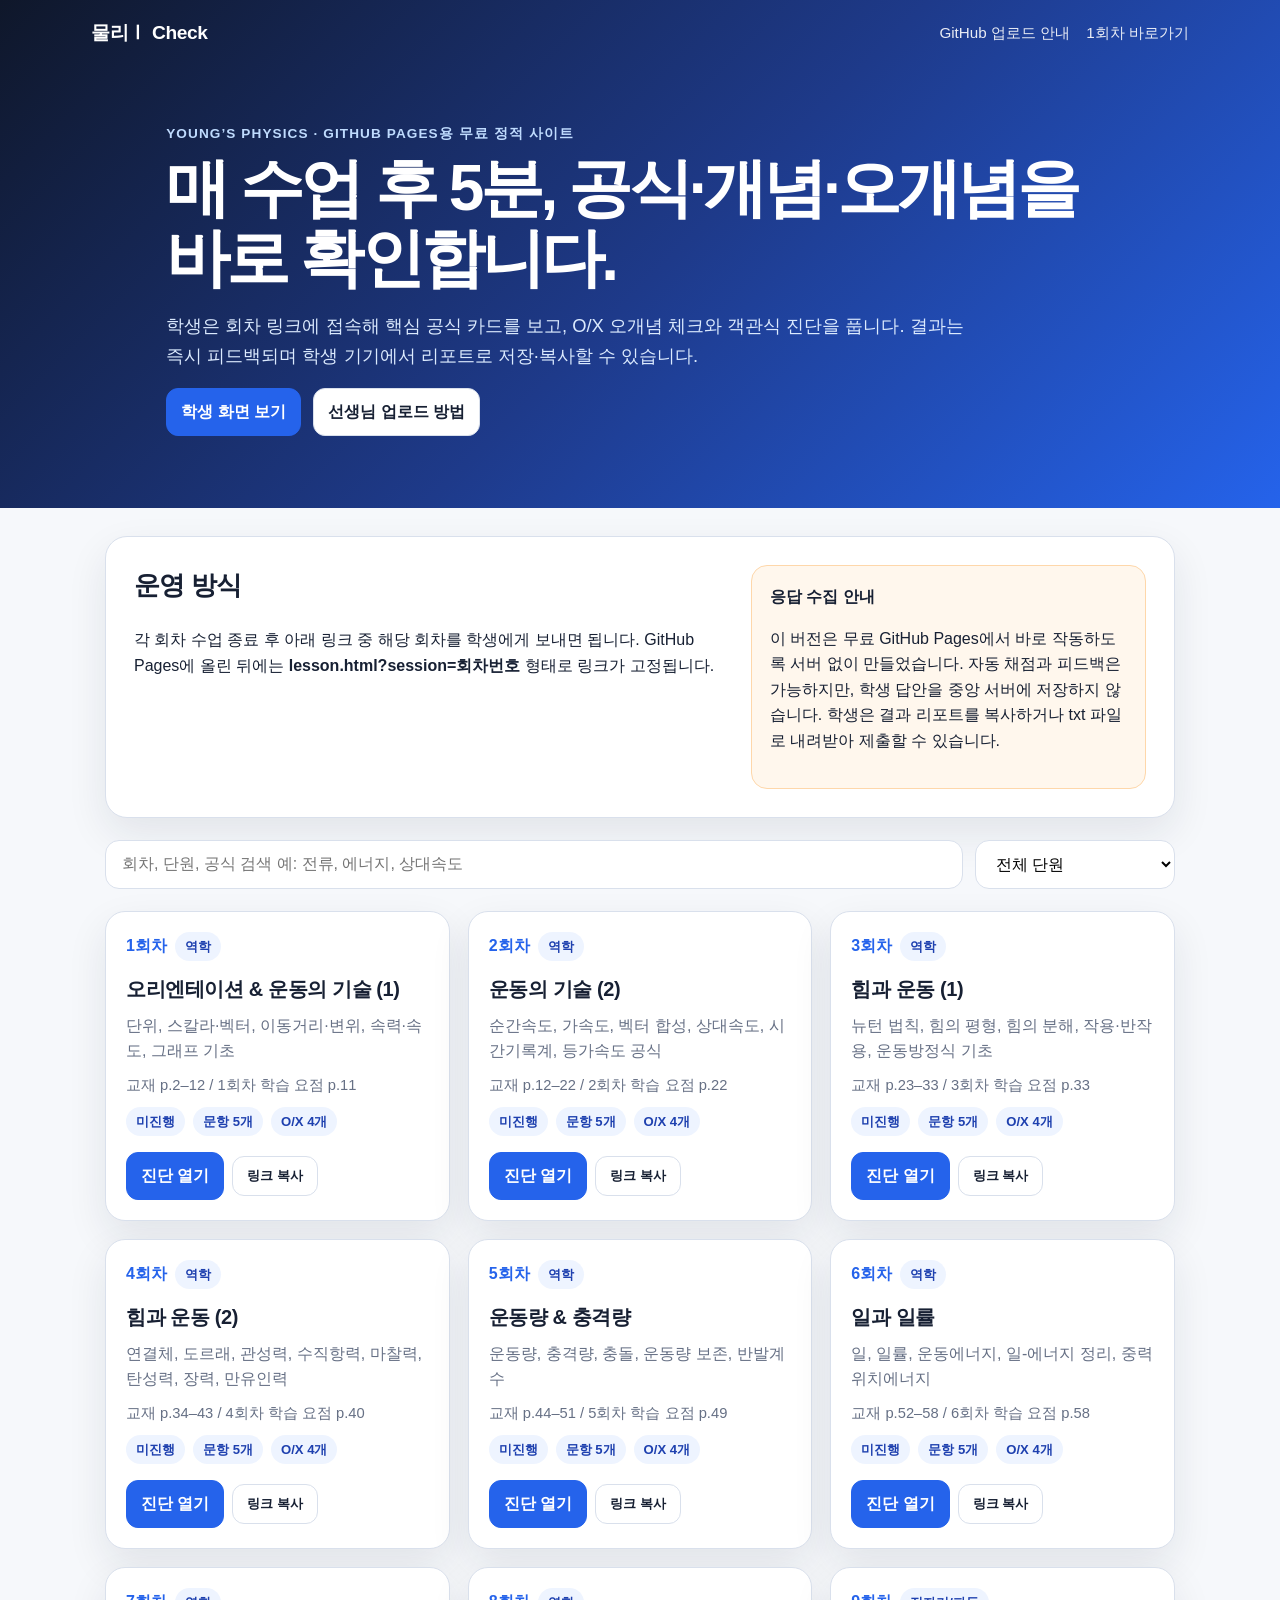
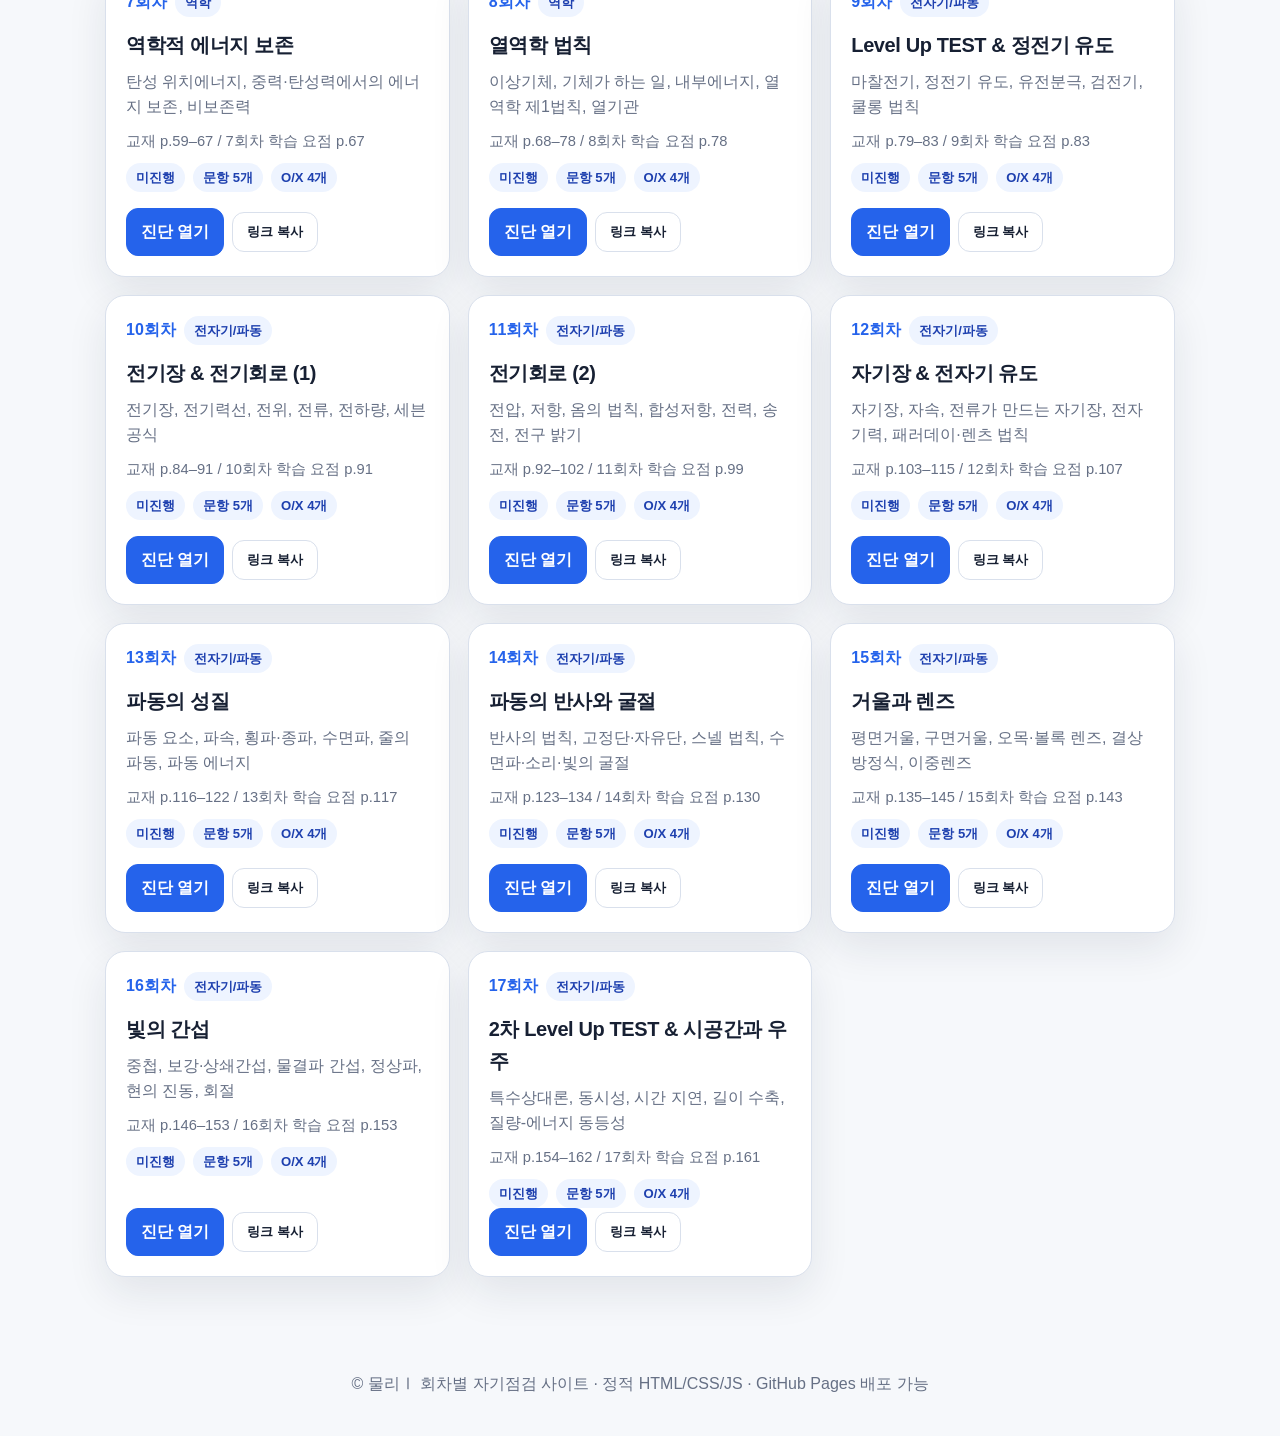
==== index.html @ d19f664d "Add files via upload" ====
<!doctype html>
<html lang="ko">
<head>
  <meta charset="utf-8" />
  <meta name="viewport" content="width=device-width, initial-scale=1" />
  <title>물리Ⅰ 회차별 개념·공식·오개념 체크</title>
  <link rel="stylesheet" href="styles.css" />
</head>
<body>
  <header class="hero">
    <nav class="topbar">
      <a class="brand" href="index.html">물리Ⅰ Check</a>
      <div class="navlinks">
        <a href="teacher.html">GitHub 업로드 안내</a>
        <a href="lesson.html?session=1">1회차 바로가기</a>
      </div>
    </nav>
    <section class="hero-content">
      <p class="eyebrow">Young’s Physics · GitHub Pages용 무료 정적 사이트</p>
      <h1>매 수업 후 5분, 공식·개념·오개념을 바로 확인합니다.</h1>
      <p class="lead">학생은 회차 링크에 접속해 핵심 공식 카드를 보고, O/X 오개념 체크와 객관식 진단을 풉니다. 결과는 즉시 피드백되며 학생 기기에서 리포트로 저장·복사할 수 있습니다.</p>
      <div class="hero-actions">
        <a class="button primary" href="lesson.html?session=1">학생 화면 보기</a>
        <a class="button" href="teacher.html">선생님 업로드 방법</a>
      </div>
    </section>
  </header>

  <main class="container">
    <section class="panel intro-grid">
      <div>
        <h2>운영 방식</h2>
        <p>각 회차 수업 종료 후 아래 링크 중 해당 회차를 학생에게 보내면 됩니다. GitHub Pages에 올린 뒤에는 <strong>lesson.html?session=회차번호</strong> 형태로 링크가 고정됩니다.</p>
      </div>
      <div class="notice">
        <strong>응답 수집 안내</strong>
        <p>이 버전은 무료 GitHub Pages에서 바로 작동하도록 서버 없이 만들었습니다. 자동 채점과 피드백은 가능하지만, 학생 답안을 중앙 서버에 저장하지 않습니다. 학생은 결과 리포트를 복사하거나 txt 파일로 내려받아 제출할 수 있습니다.</p>
      </div>
    </section>

    <section class="toolbar" aria-label="회차 검색과 필터">
      <input id="searchInput" type="search" placeholder="회차, 단원, 공식 검색 예: 전류, 에너지, 상대속도" />
      <select id="unitFilter" aria-label="단원 필터">
        <option value="all">전체 단원</option>
        <option value="역학">역학</option>
        <option value="전자기/파동">전자기/파동</option>
      </select>
    </section>

    <section id="lessonGrid" class="lesson-grid" aria-live="polite"></section>
  </main>

  <footer class="footer">
    <p>© 물리Ⅰ 회차별 자기점검 사이트 · 정적 HTML/CSS/JS · GitHub Pages 배포 가능</p>
  </footer>

  <script src="data.js"></script>
  <script src="app.js"></script>
  <script>renderIndex();</script>
</body>
</html>
---- styles.css ----
:root {
  --bg: #f6f8fb;
  --panel: #ffffff;
  --text: #172033;
  --muted: #667085;
  --primary: #2563eb;
  --primary-dark: #1d4ed8;
  --line: #d9e0ec;
  --good: #0f766e;
  --bad: #dc2626;
  --warn: #b45309;
  --soft: #eef4ff;
  --shadow: 0 16px 40px rgba(18, 31, 53, 0.09);
  font-family: -apple-system, BlinkMacSystemFont, "Segoe UI", "Noto Sans KR", "Apple SD Gothic Neo", Arial, sans-serif;
}
* { box-sizing: border-box; }
body { margin: 0; background: var(--bg); color: var(--text); line-height: 1.6; }
a { color: inherit; }
.hero { background: linear-gradient(135deg, #0f172a, #1e3a8a 52%, #2563eb); color: white; }
.topbar { display:flex; justify-content:space-between; align-items:center; padding: 18px clamp(18px, 4vw, 56px); max-width: 1200px; margin: 0 auto; }
.topbar.standalone { background: #0f172a; max-width: none; color: white; }
.brand { font-weight: 800; letter-spacing: -0.02em; text-decoration: none; font-size: 1.2rem; }
.navlinks { display:flex; gap: 16px; flex-wrap: wrap; font-size: 0.95rem; }
.navlinks a { text-decoration: none; opacity: 0.9; }
.navlinks a:hover { opacity: 1; text-decoration: underline; }
.hero-content { max-width: 1050px; margin: 0 auto; padding: 56px clamp(18px, 4vw, 56px) 72px; }
.eyebrow { color: #60a5fa; text-transform: uppercase; letter-spacing: .08em; font-weight: 700; font-size: .85rem; margin: 0 0 10px; }
.hero .eyebrow { color: #bfdbfe; }
h1 { font-size: clamp(2rem, 5vw, 4rem); line-height: 1.08; margin: 0 0 18px; letter-spacing: -0.06em; }
h2 { margin-top: 0; font-size: 1.6rem; letter-spacing: -0.03em; }
h3 { letter-spacing: -0.02em; }
.lead { font-size: 1.15rem; max-width: 800px; color: #dbeafe; }
.container { max-width: 1150px; margin: 0 auto; padding: 28px clamp(16px, 4vw, 40px) 54px; }
.panel { background: var(--panel); border: 1px solid var(--line); border-radius: 22px; padding: clamp(18px, 3vw, 28px); box-shadow: var(--shadow); margin-bottom: 22px; }
.intro-grid { display: grid; grid-template-columns: 1.2fr .8fr; gap: 24px; align-items: start; }
.notice { background: #fff7ed; border: 1px solid #fed7aa; padding: 18px; border-radius: 16px; }
.button { display:inline-flex; align-items:center; justify-content:center; gap: 8px; border: 1px solid var(--line); background: white; color: var(--text); padding: 10px 14px; border-radius: 12px; text-decoration: none; cursor:pointer; font-weight: 700; transition: .16s ease; }
.button:hover { transform: translateY(-1px); box-shadow: 0 8px 20px rgba(0,0,0,.08); }
.button.primary { background: var(--primary); color:white; border-color: var(--primary); }
.button.primary:hover { background: var(--primary-dark); }
.button.large { padding: 13px 18px; font-size: 1rem; }
.button.disabled { opacity: .55; pointer-events: none; }
.hero-actions, .header-actions, .submit-row { display:flex; gap: 12px; flex-wrap: wrap; margin-top: 18px; }
.toolbar { display:flex; gap: 12px; margin: 22px 0; }
.toolbar input, .toolbar select, .student-box input { width:100%; padding: 14px 16px; border:1px solid var(--line); border-radius: 14px; font-size: 1rem; background:white; }
.toolbar select { max-width: 200px; }
.lesson-grid { display:grid; grid-template-columns: repeat(3, minmax(0, 1fr)); gap: 18px; }
.lesson-card { background:white; border:1px solid var(--line); border-radius: 20px; padding: 20px; box-shadow: var(--shadow); display:flex; flex-direction:column; min-height: 310px; }
.lesson-card h3 { margin: 12px 0 8px; font-size: 1.25rem; }
.lesson-card p { color: var(--muted); margin: 0 0 10px; }
.card-top, .card-badges, .card-actions { display:flex; gap: 8px; flex-wrap:wrap; align-items:center; }
.card-actions { margin-top: auto; }
.session-num { font-weight:800; color: var(--primary); }
.unit-pill, .badge, .tag { display:inline-flex; align-items:center; border-radius: 999px; padding: 4px 10px; background: var(--soft); color: #1e40af; font-size:.82rem; font-weight:700; }
.badge.good, .tag.good { background:#ccfbf1; color:#0f766e; }
.textbook, .small { color: var(--muted); font-size: .92rem; }
.lesson-header h1 { font-size: clamp(2rem, 4vw, 3rem); color: var(--text); }
.lesson-header .lead { color: var(--muted); }
.check-list { padding-left: 0; list-style: none; display:grid; grid-template-columns: repeat(2, minmax(0,1fr)); gap: 12px; }
.check-list li { background: #f8fafc; border:1px solid var(--line); border-radius: 14px; padding: 12px 14px; }
.check-list li::before { content: "✓"; color: var(--good); font-weight: 900; margin-right: 8px; }
.formula-grid, .tip-grid { display:grid; grid-template-columns: repeat(2, minmax(0,1fr)); gap: 14px; }
.formula-card, .tip-card { background:#f8fafc; border:1px solid var(--line); border-radius: 16px; padding: 16px; }
.formula-card h3 { margin: 0 0 8px; }
.formula { font-family: "SFMono-Regular", Consolas, "Liberation Mono", Menlo, monospace; background: #0f172a; color:#e0f2fe; padding: 12px; border-radius: 12px; overflow-x:auto; font-size: 1rem; }
.mis-item, .question { border:1px solid var(--line); border-radius: 16px; padding: 16px; margin: 12px 0; background:#fff; }
.mis-item p, .question legend { font-weight: 700; }
.mis-item label, .choice { display:inline-flex; align-items:center; gap: 8px; margin: 8px 14px 8px 0; cursor:pointer; }
.choice { display:flex; background:#f8fafc; padding: 10px 12px; border-radius: 12px; border:1px solid transparent; }
.choice:hover { border-color: #bfdbfe; background:#eff6ff; }
fieldset { border: none; }
.feedback { margin-top: 10px; padding: 12px; border-radius: 12px; font-weight: 700; }
.feedback.correct { background:#ecfdf5; color:#047857; border:1px solid #a7f3d0; }
.feedback.incorrect { background:#fef2f2; color:#b91c1c; border:1px solid #fecaca; }
.feedback.warn { background:#fffbeb; color:#92400e; border:1px solid #fde68a; }
.hidden { display:none !important; }
.result-panel { text-align:center; }
.score-circle { width: 140px; height: 140px; margin: 8px auto; background: linear-gradient(135deg, #2563eb, #0f766e); color:white; border-radius: 50%; display:flex; align-items:center; justify-content:center; }
.score-circle span { font-size: 3rem; font-weight: 900; }
.score-circle small { font-size: 1.4rem; opacity:.9; }
.result-level { font-size: 1.25rem; }
.tag-list { display:flex; justify-content:center; flex-wrap:wrap; gap:8px; margin: 12px 0 18px; }
#reportText { width:100%; min-height: 150px; border:1px solid var(--line); border-radius: 14px; padding: 14px; background:#f8fafc; }
.lesson-nav { display:flex; justify-content:space-between; gap: 12px; }
.steps li { margin: 12px 0; }
pre { background:#0f172a; color:#e0f2fe; padding: 18px; border-radius: 14px; overflow-x:auto; }
code { font-family: "SFMono-Regular", Consolas, "Liberation Mono", Menlo, monospace; }
.teacher-links { display:grid; gap: 10px; }
.teacher-link-row { display:grid; grid-template-columns: 1fr minmax(220px, 1.4fr) auto; gap: 10px; align-items:center; border:1px solid var(--line); border-radius: 14px; padding: 12px; background:#f8fafc; }
.teacher-link-row code { word-break: break-all; color: #1d4ed8; }
.empty { grid-column: 1/-1; text-align:center; color: var(--muted); }
.footer { padding: 24px; text-align:center; color: var(--muted); }
@media (max-width: 900px) {
  .lesson-grid { grid-template-columns: repeat(2, minmax(0, 1fr)); }
  .intro-grid, .check-list, .formula-grid, .tip-grid { grid-template-columns: 1fr; }
  .teacher-link-row { grid-template-columns: 1fr; }
}
@media (max-width: 640px) {
  .lesson-grid { grid-template-columns: 1fr; }
  .toolbar { flex-direction: column; }
  .toolbar select { max-width: none; }
  .topbar { align-items:flex-start; flex-direction:column; gap: 10px; }
  .lesson-nav { flex-direction:column; }
}
@media print {
  .topbar, .footer, .header-actions, .submit-row, .lesson-nav, .toolbar { display:none !important; }
  body { background:white; }
  .panel, .lesson-card { box-shadow:none; border:1px solid #ddd; break-inside:avoid; }
}
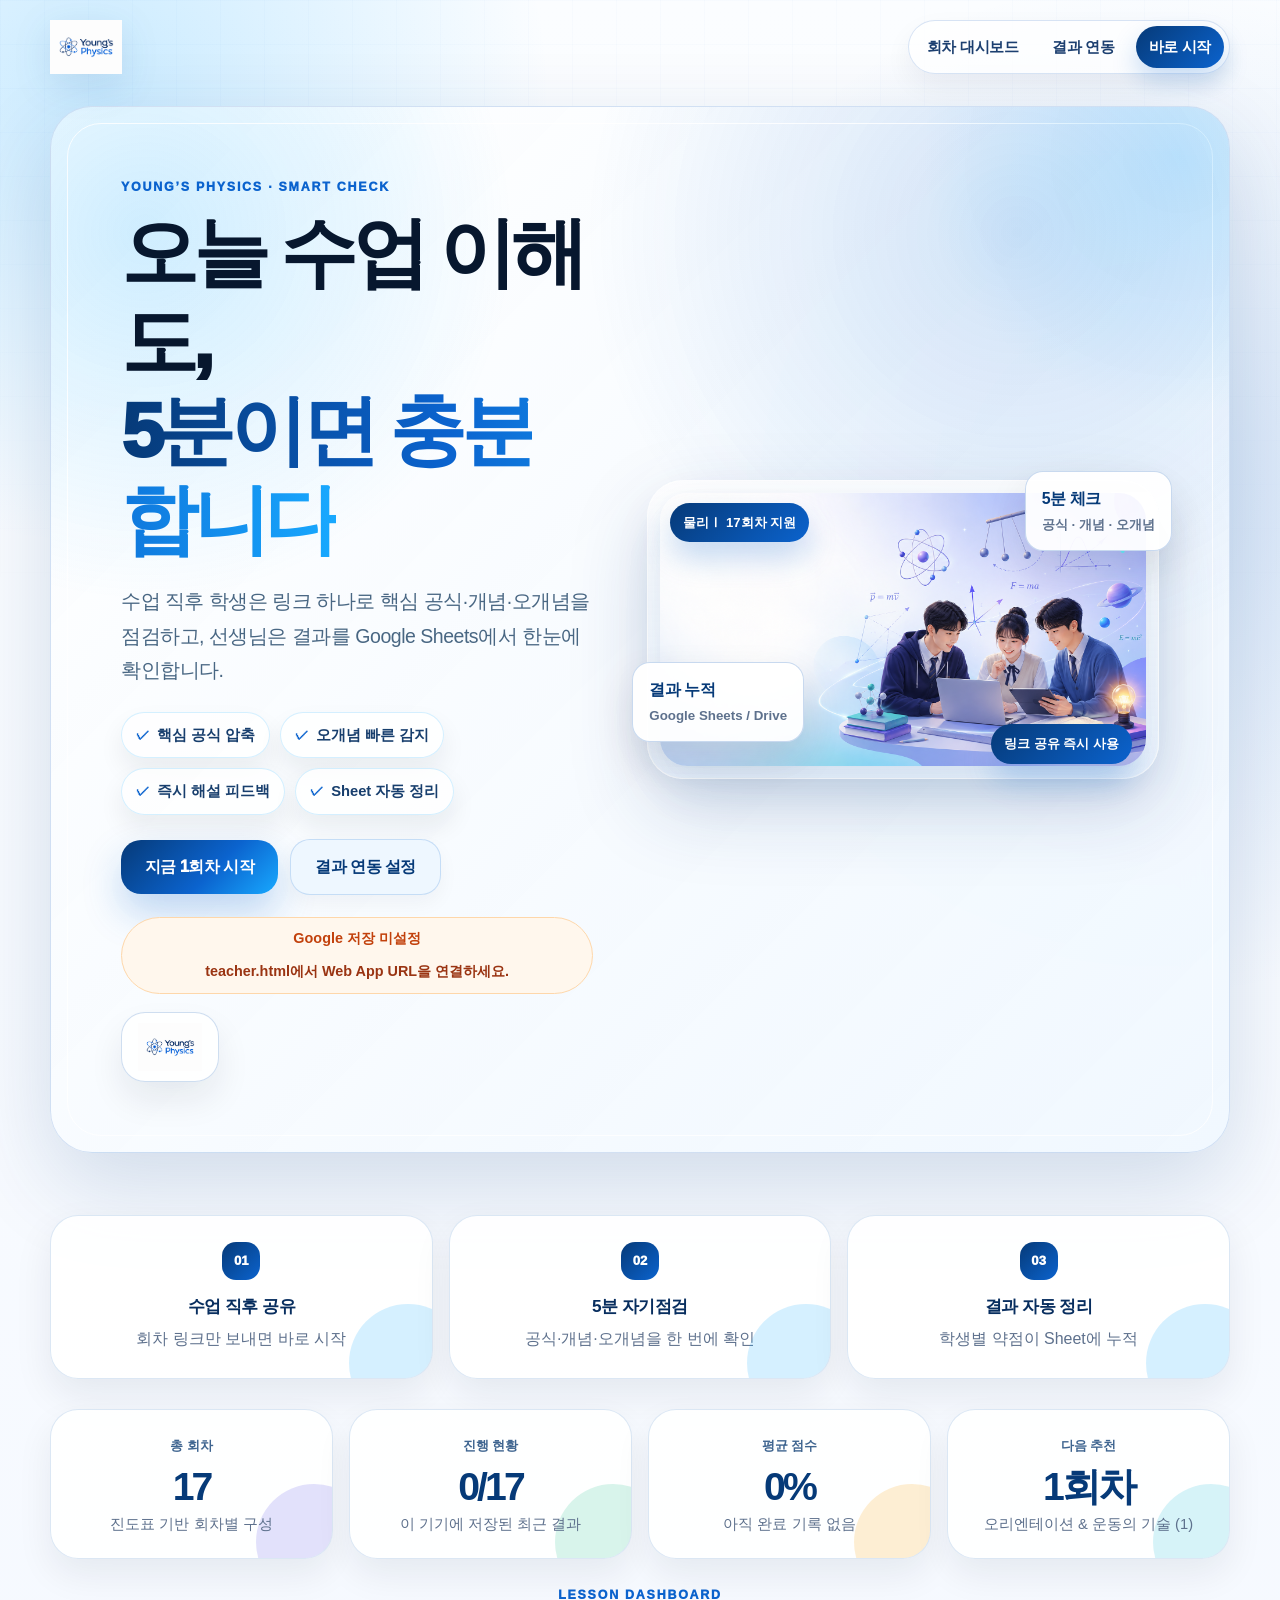
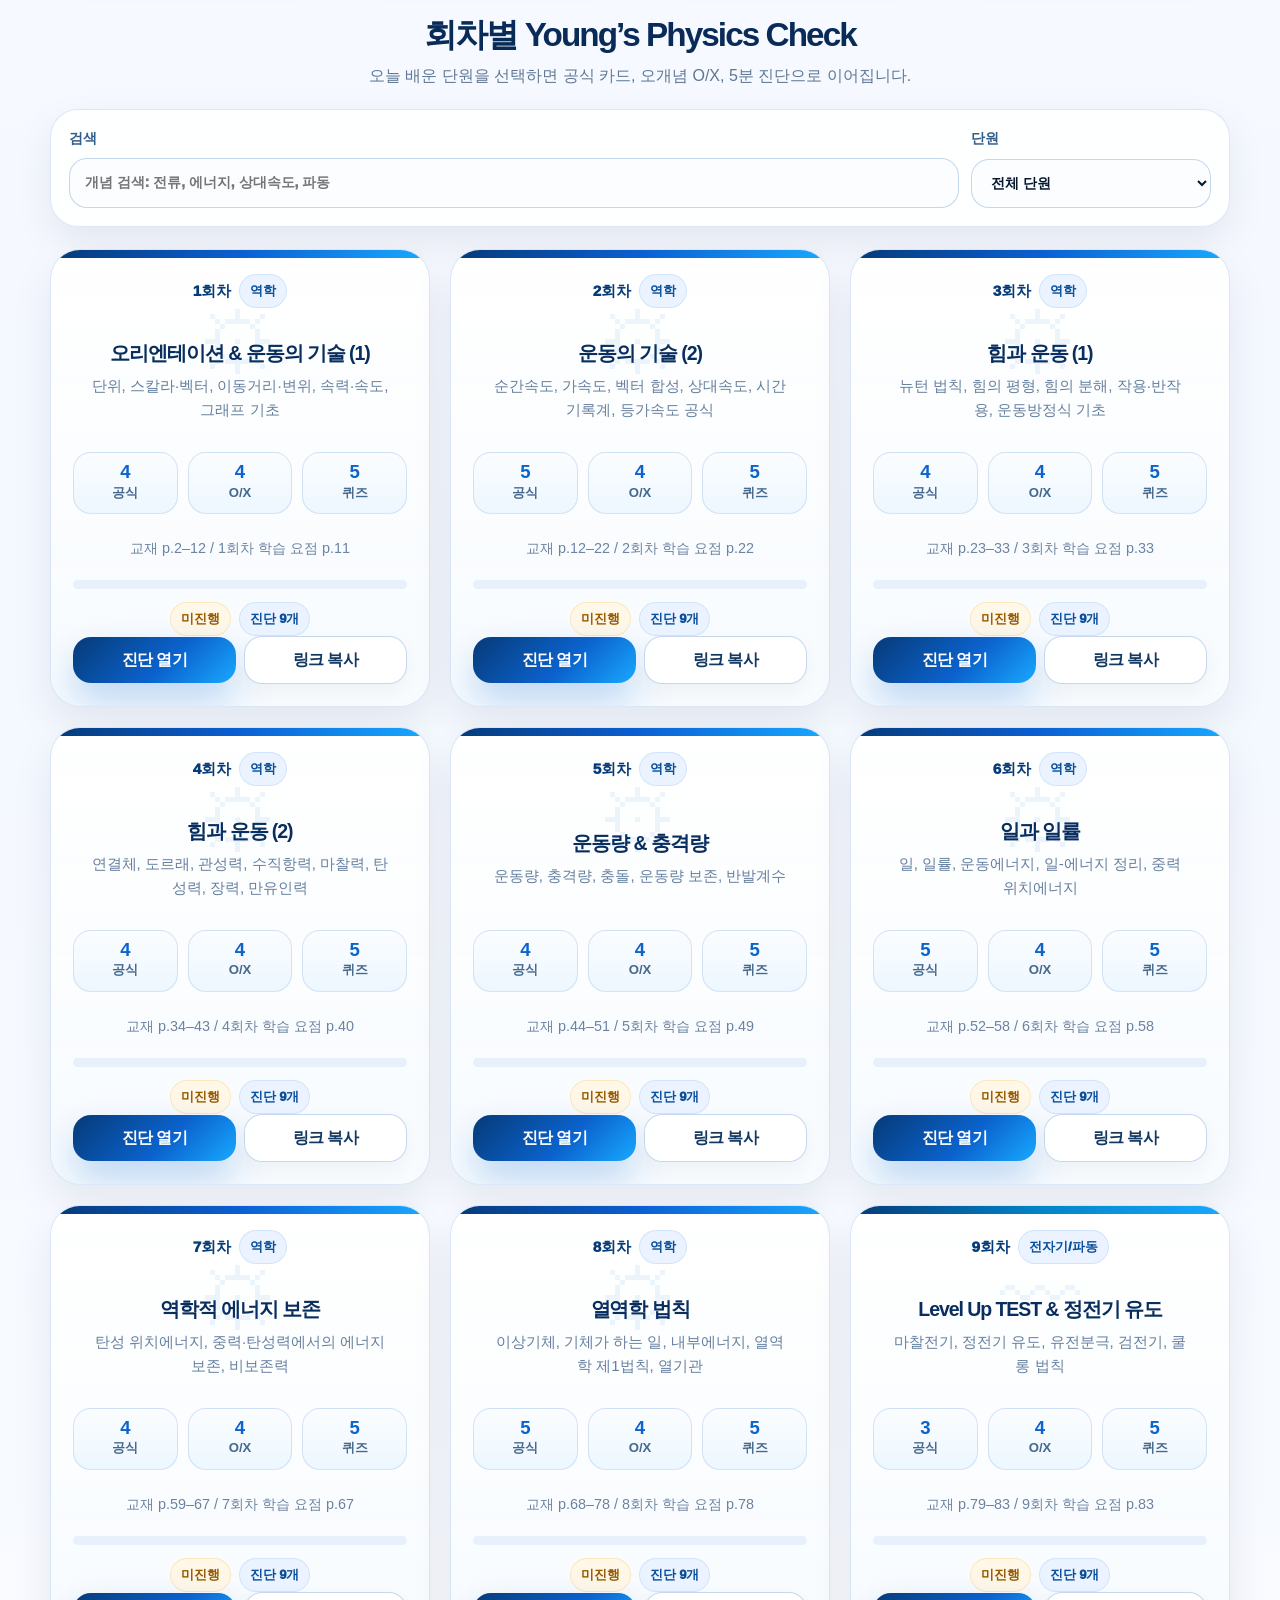
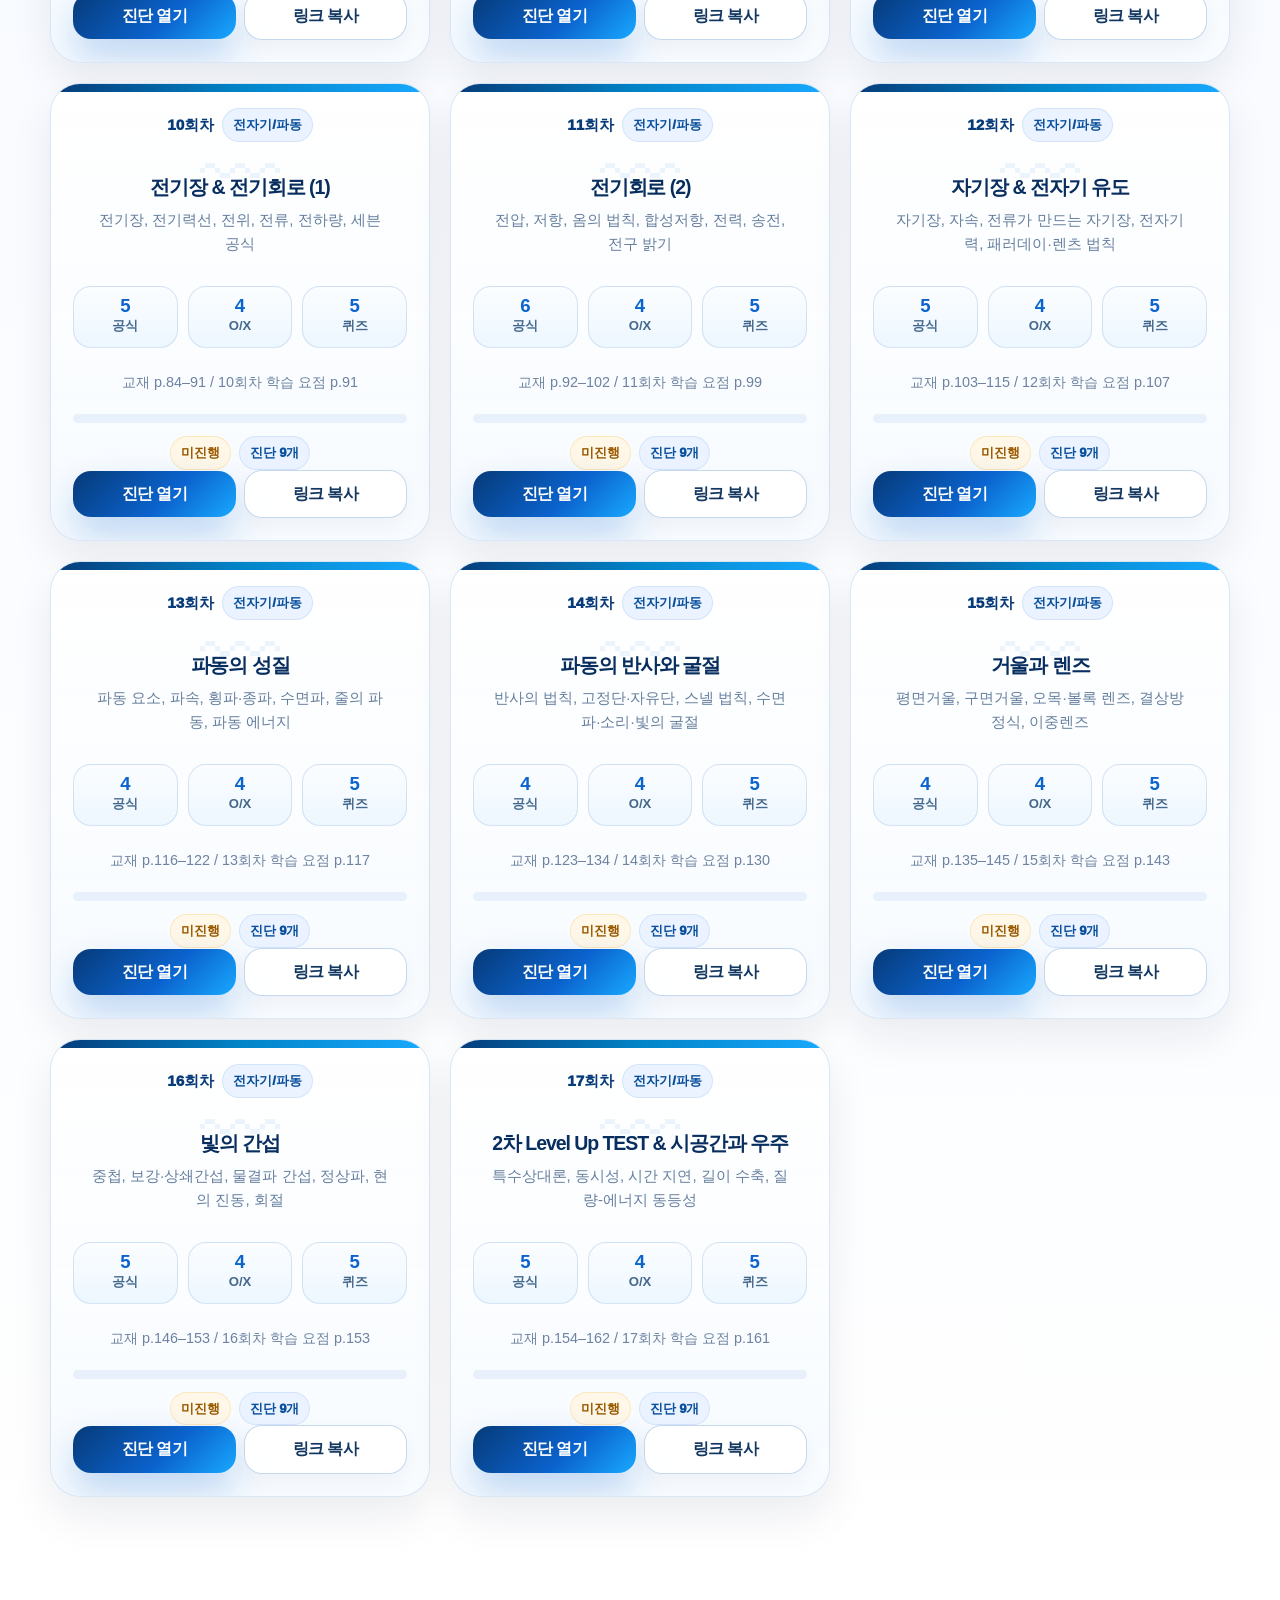
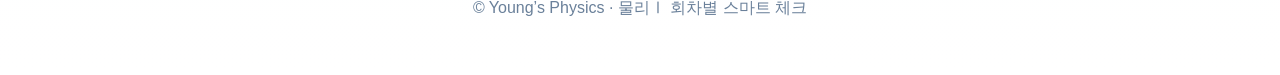
==== commit 214b7e38: "Add files via upload" ====
--- a/index.html
+++ b/index.html
@@ -3,57 +3,105 @@
 <head>
   <meta charset="utf-8" />
   <meta name="viewport" content="width=device-width, initial-scale=1" />
-  <title>물리Ⅰ 회차별 개념·공식·오개념 체크</title>
+  <meta name="theme-color" content="#063a78" />
+  <title>Young's Physics · 물리Ⅰ 5분 체크</title>
   <link rel="stylesheet" href="styles.css" />
 </head>
-<body>
-  <header class="hero">
+<body class="home-page elegant-page">
+  <header class="top-shell">
     <nav class="topbar">
-      <a class="brand" href="index.html">물리Ⅰ Check</a>
+      <a class="brand brand-logo" href="index.html" aria-label="Young's Physics 홈">
+        <img class="brand-logo-image" src="youngs-physics-logo.png" alt="Young's Physics 로고" />
+      </a>
       <div class="navlinks">
-        <a href="teacher.html">GitHub 업로드 안내</a>
-        <a href="lesson.html?session=1">1회차 바로가기</a>
+        <a href="#lessonGrid">회차 대시보드</a>
+        <a href="teacher.html">결과 연동</a>
+        <a class="nav-cta" href="lesson.html?session=1">바로 시작</a>
       </div>
     </nav>
-    <section class="hero-content">
-      <p class="eyebrow">Young’s Physics · GitHub Pages용 무료 정적 사이트</p>
-      <h1>매 수업 후 5분, 공식·개념·오개념을 바로 확인합니다.</h1>
-      <p class="lead">학생은 회차 링크에 접속해 핵심 공식 카드를 보고, O/X 오개념 체크와 객관식 진단을 풉니다. 결과는 즉시 피드백되며 학생 기기에서 리포트로 저장·복사할 수 있습니다.</p>
-      <div class="hero-actions">
-        <a class="button primary" href="lesson.html?session=1">학생 화면 보기</a>
-        <a class="button" href="teacher.html">선생님 업로드 방법</a>
+
+    <section class="hero-wrap container">
+      <div class="hero-card hero-card-visual glass-card">
+        <div class="hero-copy hero-copy-left">
+          <p class="eyebrow">Young’s Physics · Smart Check</p>
+          <h1>오늘 수업 이해도,<br><span>5분이면 충분합니다</span></h1>
+          <p class="hero-lead">수업 직후 학생은 링크 하나로 핵심 공식·개념·오개념을 점검하고, 선생님은 결과를 Google Sheets에서 한눈에 확인합니다.</p>
+
+          <div class="hero-feature-list" aria-label="핵심 기능">
+            <span>핵심 공식 압축</span>
+            <span>오개념 빠른 감지</span>
+            <span>즉시 해설 피드백</span>
+            <span>Sheet 자동 정리</span>
+          </div>
+
+          <div class="hero-actions">
+            <a class="button primary large" href="lesson.html?session=1">지금 1회차 시작</a>
+            <a class="button soft large" href="teacher.html">결과 연동 설정</a>
+          </div>
+          <div id="connectionStatus" class="connection-pill" aria-live="polite"></div>
+
+          <div class="logo-badge" aria-label="Young's Physics 브랜드 로고">
+            <img src="youngs-physics-logo.png" alt="Young's Physics 로고" />
+          </div>
+        </div>
+
+        <div class="hero-media" aria-hidden="true">
+          <div class="hero-image-shell">
+            <img class="hero-image" src="hero-stem.png" alt="학생들이 함께 물리 개념을 학습하는 모습" />
+            <div class="float-card float-card-top">
+              <strong>5분 체크</strong>
+              <small>공식 · 개념 · 오개념</small>
+            </div>
+            <div class="float-card float-card-bottom">
+              <strong>결과 누적</strong>
+              <small>Google Sheets / Drive</small>
+            </div>
+            <div class="hero-mini-pill hero-mini-pill-1">물리Ⅰ 17회차 지원</div>
+            <div class="hero-mini-pill hero-mini-pill-2">링크 공유 즉시 사용</div>
+          </div>
+        </div>
       </div>
     </section>
   </header>
 
-  <main class="container">
-    <section class="panel intro-grid">
-      <div>
-        <h2>운영 방식</h2>
-        <p>각 회차 수업 종료 후 아래 링크 중 해당 회차를 학생에게 보내면 됩니다. GitHub Pages에 올린 뒤에는 <strong>lesson.html?session=회차번호</strong> 형태로 링크가 고정됩니다.</p>
-      </div>
-      <div class="notice">
-        <strong>응답 수집 안내</strong>
-        <p>이 버전은 무료 GitHub Pages에서 바로 작동하도록 서버 없이 만들었습니다. 자동 채점과 피드백은 가능하지만, 학생 답안을 중앙 서버에 저장하지 않습니다. 학생은 결과 리포트를 복사하거나 txt 파일로 내려받아 제출할 수 있습니다.</p>
-      </div>
+  <main class="container main-stack">
+    <section class="quick-panel" aria-label="운영 흐름">
+      <article><span>01</span><strong>수업 직후 공유</strong><p>회차 링크만 보내면 바로 시작</p></article>
+      <article><span>02</span><strong>5분 자기점검</strong><p>공식·개념·오개념을 한 번에 확인</p></article>
+      <article><span>03</span><strong>결과 자동 정리</strong><p>학생별 약점이 Sheet에 누적</p></article>
     </section>
 
-    <section class="toolbar" aria-label="회차 검색과 필터">
-      <input id="searchInput" type="search" placeholder="회차, 단원, 공식 검색 예: 전류, 에너지, 상대속도" />
-      <select id="unitFilter" aria-label="단원 필터">
-        <option value="all">전체 단원</option>
-        <option value="역학">역학</option>
-        <option value="전자기/파동">전자기/파동</option>
-      </select>
+    <section id="progressSummary" class="stats-grid" aria-label="학습 현황 요약"></section>
+
+    <section class="section-title center-title">
+      <p class="eyebrow blue">Lesson dashboard</p>
+      <h2>회차별 Young’s Physics Check</h2>
+      <p>오늘 배운 단원을 선택하면 공식 카드, 오개념 O/X, 5분 진단으로 이어집니다.</p>
+    </section>
+
+    <section class="toolbar clean-toolbar" aria-label="회차 검색과 필터">
+      <label class="search-wrap" for="searchInput">
+        <span>검색</span>
+        <input id="searchInput" type="search" placeholder="개념 검색: 전류, 에너지, 상대속도, 파동" />
+      </label>
+      <label class="select-wrap" for="unitFilter">
+        <span>단원</span>
+        <select id="unitFilter" aria-label="단원 필터">
+          <option value="all">전체 단원</option>
+          <option value="역학">역학</option>
+          <option value="전자기/파동">전자기/파동</option>
+        </select>
+      </label>
     </section>
 
     <section id="lessonGrid" class="lesson-grid" aria-live="polite"></section>
   </main>
 
   <footer class="footer">
-    <p>© 물리Ⅰ 회차별 자기점검 사이트 · 정적 HTML/CSS/JS · GitHub Pages 배포 가능</p>
+    <p>© Young’s Physics · 물리Ⅰ 회차별 스마트 체크</p>
   </footer>
 
+  <script src="config.js"></script>
   <script src="data.js"></script>
   <script src="app.js"></script>
   <script>renderIndex();</script>
--- a/styles.css
+++ b/styles.css
@@ -1,109 +1,1666 @@
 :root {
-  --bg: #f6f8fb;
-  --panel: #ffffff;
-  --text: #172033;
+  --bg: #f6f8ff;
+  --bg-soft: #eef4ff;
+  --panel: rgba(255,255,255,.86);
+  --white: #ffffff;
+  --text: #101828;
   --muted: #667085;
-  --primary: #2563eb;
-  --primary-dark: #1d4ed8;
-  --line: #d9e0ec;
-  --good: #0f766e;
-  --bad: #dc2626;
-  --warn: #b45309;
-  --soft: #eef4ff;
-  --shadow: 0 16px 40px rgba(18, 31, 53, 0.09);
+  --muted-2: #98a2b3;
+  --primary: #4f46e5;
+  --primary-dark: #3730a3;
+  --primary-soft: #eef2ff;
+  --cyan: #06b6d4;
+  --green: #10b981;
+  --amber: #f59e0b;
+  --red: #ef4444;
+  --line: rgba(148,163,184,.30);
+  --line-strong: rgba(79,70,229,.24);
+  --shadow: 0 24px 70px rgba(16,24,40,.10);
+  --shadow-soft: 0 14px 34px rgba(16,24,40,.075);
+  --radius-xl: 32px;
+  --radius-lg: 24px;
+  --radius-md: 18px;
   font-family: -apple-system, BlinkMacSystemFont, "Segoe UI", "Noto Sans KR", "Apple SD Gothic Neo", Arial, sans-serif;
 }
+
 * { box-sizing: border-box; }
-body { margin: 0; background: var(--bg); color: var(--text); line-height: 1.6; }
+html { scroll-behavior: smooth; }
+body {
+  margin: 0;
+  min-height: 100vh;
+  color: var(--text);
+  line-height: 1.65;
+  background:
+    radial-gradient(circle at 10% 0%, rgba(79,70,229,.14), transparent 28rem),
+    radial-gradient(circle at 92% 8%, rgba(6,182,212,.14), transparent 26rem),
+    linear-gradient(180deg, #f8fbff 0%, #f6f8ff 42%, #ffffff 100%);
+  overflow-x: hidden;
+}
+body::before {
+  content: "";
+  position: fixed;
+  inset: 0;
+  z-index: -1;
+  opacity: .38;
+  background-image:
+    linear-gradient(rgba(79,70,229,.07) 1px, transparent 1px),
+    linear-gradient(90deg, rgba(79,70,229,.07) 1px, transparent 1px);
+  background-size: 44px 44px;
+  mask-image: linear-gradient(to bottom, black, transparent 78%);
+}
+
 a { color: inherit; }
-.hero { background: linear-gradient(135deg, #0f172a, #1e3a8a 52%, #2563eb); color: white; }
-.topbar { display:flex; justify-content:space-between; align-items:center; padding: 18px clamp(18px, 4vw, 56px); max-width: 1200px; margin: 0 auto; }
-.topbar.standalone { background: #0f172a; max-width: none; color: white; }
-.brand { font-weight: 800; letter-spacing: -0.02em; text-decoration: none; font-size: 1.2rem; }
-.navlinks { display:flex; gap: 16px; flex-wrap: wrap; font-size: 0.95rem; }
-.navlinks a { text-decoration: none; opacity: 0.9; }
-.navlinks a:hover { opacity: 1; text-decoration: underline; }
-.hero-content { max-width: 1050px; margin: 0 auto; padding: 56px clamp(18px, 4vw, 56px) 72px; }
-.eyebrow { color: #60a5fa; text-transform: uppercase; letter-spacing: .08em; font-weight: 700; font-size: .85rem; margin: 0 0 10px; }
-.hero .eyebrow { color: #bfdbfe; }
-h1 { font-size: clamp(2rem, 5vw, 4rem); line-height: 1.08; margin: 0 0 18px; letter-spacing: -0.06em; }
-h2 { margin-top: 0; font-size: 1.6rem; letter-spacing: -0.03em; }
-h3 { letter-spacing: -0.02em; }
-.lead { font-size: 1.15rem; max-width: 800px; color: #dbeafe; }
-.container { max-width: 1150px; margin: 0 auto; padding: 28px clamp(16px, 4vw, 40px) 54px; }
-.panel { background: var(--panel); border: 1px solid var(--line); border-radius: 22px; padding: clamp(18px, 3vw, 28px); box-shadow: var(--shadow); margin-bottom: 22px; }
-.intro-grid { display: grid; grid-template-columns: 1.2fr .8fr; gap: 24px; align-items: start; }
-.notice { background: #fff7ed; border: 1px solid #fed7aa; padding: 18px; border-radius: 16px; }
-.button { display:inline-flex; align-items:center; justify-content:center; gap: 8px; border: 1px solid var(--line); background: white; color: var(--text); padding: 10px 14px; border-radius: 12px; text-decoration: none; cursor:pointer; font-weight: 700; transition: .16s ease; }
-.button:hover { transform: translateY(-1px); box-shadow: 0 8px 20px rgba(0,0,0,.08); }
-.button.primary { background: var(--primary); color:white; border-color: var(--primary); }
-.button.primary:hover { background: var(--primary-dark); }
-.button.large { padding: 13px 18px; font-size: 1rem; }
-.button.disabled { opacity: .55; pointer-events: none; }
-.hero-actions, .header-actions, .submit-row { display:flex; gap: 12px; flex-wrap: wrap; margin-top: 18px; }
-.toolbar { display:flex; gap: 12px; margin: 22px 0; }
-.toolbar input, .toolbar select, .student-box input { width:100%; padding: 14px 16px; border:1px solid var(--line); border-radius: 14px; font-size: 1rem; background:white; }
-.toolbar select { max-width: 200px; }
-.lesson-grid { display:grid; grid-template-columns: repeat(3, minmax(0, 1fr)); gap: 18px; }
-.lesson-card { background:white; border:1px solid var(--line); border-radius: 20px; padding: 20px; box-shadow: var(--shadow); display:flex; flex-direction:column; min-height: 310px; }
-.lesson-card h3 { margin: 12px 0 8px; font-size: 1.25rem; }
-.lesson-card p { color: var(--muted); margin: 0 0 10px; }
-.card-top, .card-badges, .card-actions { display:flex; gap: 8px; flex-wrap:wrap; align-items:center; }
-.card-actions { margin-top: auto; }
-.session-num { font-weight:800; color: var(--primary); }
-.unit-pill, .badge, .tag { display:inline-flex; align-items:center; border-radius: 999px; padding: 4px 10px; background: var(--soft); color: #1e40af; font-size:.82rem; font-weight:700; }
-.badge.good, .tag.good { background:#ccfbf1; color:#0f766e; }
-.textbook, .small { color: var(--muted); font-size: .92rem; }
-.lesson-header h1 { font-size: clamp(2rem, 4vw, 3rem); color: var(--text); }
-.lesson-header .lead { color: var(--muted); }
-.check-list { padding-left: 0; list-style: none; display:grid; grid-template-columns: repeat(2, minmax(0,1fr)); gap: 12px; }
-.check-list li { background: #f8fafc; border:1px solid var(--line); border-radius: 14px; padding: 12px 14px; }
-.check-list li::before { content: "✓"; color: var(--good); font-weight: 900; margin-right: 8px; }
-.formula-grid, .tip-grid { display:grid; grid-template-columns: repeat(2, minmax(0,1fr)); gap: 14px; }
-.formula-card, .tip-card { background:#f8fafc; border:1px solid var(--line); border-radius: 16px; padding: 16px; }
-.formula-card h3 { margin: 0 0 8px; }
-.formula { font-family: "SFMono-Regular", Consolas, "Liberation Mono", Menlo, monospace; background: #0f172a; color:#e0f2fe; padding: 12px; border-radius: 12px; overflow-x:auto; font-size: 1rem; }
-.mis-item, .question { border:1px solid var(--line); border-radius: 16px; padding: 16px; margin: 12px 0; background:#fff; }
-.mis-item p, .question legend { font-weight: 700; }
-.mis-item label, .choice { display:inline-flex; align-items:center; gap: 8px; margin: 8px 14px 8px 0; cursor:pointer; }
-.choice { display:flex; background:#f8fafc; padding: 10px 12px; border-radius: 12px; border:1px solid transparent; }
-.choice:hover { border-color: #bfdbfe; background:#eff6ff; }
-fieldset { border: none; }
-.feedback { margin-top: 10px; padding: 12px; border-radius: 12px; font-weight: 700; }
-.feedback.correct { background:#ecfdf5; color:#047857; border:1px solid #a7f3d0; }
-.feedback.incorrect { background:#fef2f2; color:#b91c1c; border:1px solid #fecaca; }
-.feedback.warn { background:#fffbeb; color:#92400e; border:1px solid #fde68a; }
-.hidden { display:none !important; }
-.result-panel { text-align:center; }
-.score-circle { width: 140px; height: 140px; margin: 8px auto; background: linear-gradient(135deg, #2563eb, #0f766e); color:white; border-radius: 50%; display:flex; align-items:center; justify-content:center; }
-.score-circle span { font-size: 3rem; font-weight: 900; }
-.score-circle small { font-size: 1.4rem; opacity:.9; }
-.result-level { font-size: 1.25rem; }
-.tag-list { display:flex; justify-content:center; flex-wrap:wrap; gap:8px; margin: 12px 0 18px; }
-#reportText { width:100%; min-height: 150px; border:1px solid var(--line); border-radius: 14px; padding: 14px; background:#f8fafc; }
-.lesson-nav { display:flex; justify-content:space-between; gap: 12px; }
-.steps li { margin: 12px 0; }
-pre { background:#0f172a; color:#e0f2fe; padding: 18px; border-radius: 14px; overflow-x:auto; }
+button, input, select, textarea { font: inherit; }
+input, select, textarea { color: var(--text); }
+
+.container {
+  width: min(1180px, calc(100% - 32px));
+  margin-inline: auto;
+}
+.main-stack { padding: 24px 0 70px; }
+
+.top-shell { padding-bottom: 8px; }
+.topbar {
+  width: min(1180px, calc(100% - 32px));
+  margin: 0 auto;
+  padding: 18px 0;
+  display: flex;
+  justify-content: space-between;
+  align-items: center;
+  gap: 16px;
+  position: relative;
+  z-index: 10;
+}
+.topbar.sticky {
+  position: sticky;
+  top: 0;
+  width: 100%;
+  max-width: none;
+  padding: 14px max(16px, calc((100vw - 1180px)/2));
+  background: rgba(255,255,255,.82);
+  border-bottom: 1px solid rgba(226,232,240,.88);
+  backdrop-filter: blur(18px);
+  box-shadow: 0 8px 28px rgba(16,24,40,.045);
+}
+.brand {
+  display: inline-flex;
+  align-items: center;
+  gap: 10px;
+  text-decoration: none;
+  font-weight: 950;
+  letter-spacing: -.045em;
+  font-size: 1.16rem;
+}
+.brand-mark {
+  width: 42px;
+  height: 42px;
+  display: grid;
+  place-items: center;
+  border-radius: 16px;
+  color: white;
+  background: linear-gradient(135deg, var(--primary), var(--cyan));
+  box-shadow: 0 14px 34px rgba(79,70,229,.26);
+  font-weight: 950;
+}
+.brand-text { color: #0f172a; }
+.navlinks { display: flex; gap: 8px; flex-wrap: wrap; align-items: center; }
+.navlinks a {
+  padding: 9px 13px;
+  border-radius: 999px;
+  text-decoration: none;
+  color: #344054;
+  font-size: .94rem;
+  font-weight: 850;
+  transition: background .16s ease, transform .16s ease, color .16s ease;
+}
+.navlinks a:hover { background: #eef2ff; color: var(--primary-dark); transform: translateY(-1px); }
+.navlinks .nav-cta, .nav-cta {
+  color: white !important;
+  background: #111827 !important;
+  box-shadow: 0 12px 24px rgba(15,23,42,.12);
+}
+.dark-links a { color: #344054; }
+
+.hero-wrap { padding: 8px 0 18px; }
+.hero-card {
+  position: relative;
+  overflow: hidden;
+  min-height: 500px;
+  display: grid;
+  grid-template-columns: minmax(0, 1fr) minmax(300px, .58fr);
+  gap: clamp(24px, 5vw, 54px);
+  align-items: center;
+  padding: clamp(34px, 6vw, 74px);
+  border-radius: 42px;
+  border: 1px solid rgba(226,232,240,.88);
+  background:
+    radial-gradient(circle at 12% 6%, rgba(79,70,229,.12), transparent 30rem),
+    radial-gradient(circle at 88% 10%, rgba(6,182,212,.12), transparent 28rem),
+    rgba(255,255,255,.88);
+  box-shadow: var(--shadow);
+  backdrop-filter: blur(20px);
+}
+.hero-card::before {
+  content: "";
+  position: absolute;
+  inset: 16px;
+  border-radius: 34px;
+  border: 1px solid rgba(255,255,255,.82);
+  pointer-events: none;
+}
+.hero-copy { position: relative; z-index: 1; text-align: center; }
+.eyebrow {
+  margin: 0 0 10px;
+  color: var(--primary);
+  text-transform: uppercase;
+  letter-spacing: .12em;
+  font-weight: 950;
+  font-size: .8rem;
+}
+.eyebrow.blue { color: var(--primary); }
+h1, h2, h3 { margin: 0; letter-spacing: -.055em; line-height: 1.16; }
+h1 { font-size: clamp(2.35rem, 6vw, 5rem); }
+h2 { font-size: clamp(1.45rem, 2.6vw, 2.25rem); }
+h3 { font-size: 1.15rem; }
+p { margin-top: 0; }
+.hero-copy h1 span {
+  background: linear-gradient(90deg, #1d4ed8, #0891b2 52%, #6d28d9);
+  -webkit-background-clip: text;
+  background-clip: text;
+  color: transparent;
+}
+.hero-lead {
+  max-width: 760px;
+  margin: 20px auto 0;
+  color: var(--muted);
+  font-size: clamp(1.03rem, 1.7vw, 1.22rem);
+  line-height: 1.82;
+}
+.hero-lead.dark { color: var(--muted); }
+.hero-actions, .header-actions, .submit-row {
+  display: flex;
+  gap: 12px;
+  flex-wrap: wrap;
+  justify-content: center;
+  align-items: center;
+  margin-top: 24px;
+}
+.button {
+  display: inline-flex;
+  align-items: center;
+  justify-content: center;
+  gap: 8px;
+  min-height: 44px;
+  padding: 10px 16px;
+  border-radius: 999px;
+  border: 1px solid var(--line);
+  background: rgba(255,255,255,.9);
+  color: #1f2937;
+  text-decoration: none;
+  cursor: pointer;
+  font-weight: 950;
+  white-space: nowrap;
+  transition: transform .16s ease, box-shadow .16s ease, border-color .16s ease, background .16s ease;
+}
+.button:hover { transform: translateY(-2px); border-color: var(--line-strong); box-shadow: 0 14px 30px rgba(16,24,40,.11); }
+.button.primary { color: white; border-color: transparent; background: linear-gradient(135deg, var(--primary), var(--cyan)); box-shadow: 0 16px 34px rgba(79,70,229,.25); }
+.button.soft, .button.ghost { background: #f8fafc; color: #334155; border-color: #dbe3ef; }
+.button.large { min-height: 52px; padding: 13px 22px; }
+.button.disabled, button:disabled, .button:disabled { opacity: .55; cursor: not-allowed; transform: none !important; box-shadow: none !important; }
+
+.connection-pill {
+  display: inline-flex;
+  justify-content: center;
+  align-items: center;
+  gap: 9px;
+  flex-wrap: wrap;
+  min-height: 42px;
+  margin-top: 22px;
+  padding: 9px 15px;
+  border-radius: 999px;
+  border: 1px solid #dbe3ef;
+  background: #f8fafc;
+  color: #475467;
+  font-size: .9rem;
+  font-weight: 850;
+}
+.connection-pill.compact { display: flex; width: fit-content; margin: 18px auto 0; }
+.connection-pill strong { color: #111827; }
+.connection-pill.connected { border-color: #bbf7d0; background: #f0fdf4; color: #166534; }
+.connection-pill.connected strong { color: #047857; }
+.connection-pill.not-connected { border-color: #fed7aa; background: #fff7ed; color: #9a3412; }
+.connection-pill.not-connected strong { color: #c2410c; }
+
+.hero-preview { position: relative; z-index: 1; min-height: 320px; display: grid; place-items: center; }
+.preview-card {
+  width: min(100%, 330px);
+  min-height: 250px;
+  padding: 26px;
+  display: grid;
+  justify-items: center;
+  align-content: center;
+  text-align: center;
+  border-radius: 34px;
+  border: 1px solid rgba(79,70,229,.18);
+  background: linear-gradient(180deg, #ffffff, #f8fbff);
+  box-shadow: 0 28px 70px rgba(79,70,229,.16);
+}
+.preview-label {
+  display: inline-flex;
+  margin-bottom: 8px;
+  padding: 6px 10px;
+  border-radius: 999px;
+  background: #eef2ff;
+  color: var(--primary-dark);
+  font-weight: 950;
+  font-size: .82rem;
+}
+.preview-card strong { display: block; font-size: 1.35rem; letter-spacing: -.04em; }
+.mini-score {
+  width: 116px;
+  height: 116px;
+  margin-top: 18px;
+  display: flex;
+  align-items: baseline;
+  justify-content: center;
+  border-radius: 50%;
+  background: conic-gradient(var(--primary) 74%, #e5e7eb 0);
+  color: white;
+  box-shadow: inset 0 0 0 10px #fff, 0 20px 36px rgba(79,70,229,.18);
+}
+.mini-score span { margin-top: 22px; font-size: 3.1rem; font-weight: 950; letter-spacing: -.08em; }
+.mini-score small { font-weight: 900; }
+.preview-row {
+  position: absolute;
+  inset: auto 0 12px 0;
+  display: flex;
+  justify-content: center;
+  gap: 8px;
+  flex-wrap: wrap;
+}
+.preview-chip {
+  padding: 9px 12px;
+  border-radius: 999px;
+  border: 1px solid rgba(79,70,229,.18);
+  background: rgba(255,255,255,.78);
+  box-shadow: 0 12px 26px rgba(16,24,40,.075);
+  font-weight: 950;
+  color: #334155;
+}
+
+.panel {
+  margin-bottom: 22px;
+  padding: clamp(20px, 3vw, 34px);
+  border: 1px solid var(--line);
+  border-radius: var(--radius-xl);
+  background: var(--panel);
+  box-shadow: var(--shadow-soft);
+  backdrop-filter: blur(18px);
+}
+.center-panel, .center-title { text-align: center; }
+.section-title { max-width: 780px; margin: 0 auto 20px; }
+.section-title p:not(.eyebrow) { color: var(--muted); margin: 8px auto 0; }
+.small-title h2 { font-size: clamp(1.3rem, 2.2vw, 1.85rem); }
+.hidden { display: none !important; }
+
+.quick-panel {
+  display: grid;
+  grid-template-columns: repeat(3, minmax(0, 1fr));
+  gap: 14px;
+  margin: 4px 0 22px;
+}
+.quick-panel article {
+  text-align: center;
+  padding: 24px 18px;
+  border: 1px solid var(--line);
+  border-radius: 26px;
+  background: rgba(255,255,255,.86);
+  box-shadow: var(--shadow-soft);
+}
+.quick-panel span, .setup-grid article span, .card-number, .item-number, .lesson-sidebar a span {
+  display: inline-grid;
+  place-items: center;
+  min-width: 38px;
+  height: 38px;
+  margin-bottom: 12px;
+  border-radius: 14px;
+  color: white;
+  background: linear-gradient(135deg, var(--primary), var(--cyan));
+  font-weight: 950;
+  font-size: .82rem;
+}
+.quick-panel strong, .setup-grid strong { display: block; font-size: 1.08rem; letter-spacing: -.03em; }
+.quick-panel p, .setup-grid p { margin: 6px 0 0; color: var(--muted); }
+
+.stats-grid {
+  display: grid;
+  grid-template-columns: repeat(4, minmax(0, 1fr));
+  gap: 14px;
+  margin-bottom: 26px;
+}
+.stat-card {
+  position: relative;
+  overflow: hidden;
+  min-height: 126px;
+  padding: 22px;
+  text-align: center;
+  border: 1px solid var(--line);
+  border-radius: 24px;
+  background: rgba(255,255,255,.88);
+  box-shadow: var(--shadow-soft);
+}
+.stat-card::after {
+  content: "";
+  position: absolute;
+  right: -40px;
+  bottom: -42px;
+  width: 116px;
+  height: 116px;
+  border-radius: 50%;
+  background: var(--stat, rgba(79,70,229,.16));
+}
+.stat-card small { color: var(--muted); font-weight: 900; }
+.stat-card strong { display: block; margin: 8px 0 6px; font-size: clamp(1.75rem, 4vw, 2.45rem); line-height: 1; letter-spacing: -.075em; }
+.stat-card p { position: relative; z-index: 1; margin: 0; color: var(--muted); font-size: .92rem; }
+
+.toolbar {
+  display: grid;
+  grid-template-columns: minmax(0, 1fr) 240px;
+  gap: 12px;
+  margin-bottom: 22px;
+  padding: 16px;
+  border: 1px solid var(--line);
+  border-radius: 26px;
+  background: rgba(255,255,255,.84);
+  box-shadow: var(--shadow-soft);
+}
+.toolbar label { display: grid; gap: 7px; color: var(--muted); font-size: .86rem; font-weight: 950; }
+.toolbar input, .toolbar select, .student-form-card input, .student-form-card textarea {
+  width: 100%;
+  min-height: 48px;
+  padding: 13px 15px;
+  border: 1px solid #dbe3ef;
+  border-radius: 18px;
+  background: #ffffff;
+  outline: none;
+  transition: border-color .16s ease, box-shadow .16s ease;
+}
+.toolbar input:focus, .toolbar select:focus, .student-form-card input:focus, .student-form-card textarea:focus {
+  border-color: rgba(79,70,229,.62);
+  box-shadow: 0 0 0 4px rgba(79,70,229,.12);
+}
+
+.lesson-grid {
+  display: grid;
+  grid-template-columns: repeat(3, minmax(0, 1fr));
+  gap: 18px;
+}
+.lesson-card {
+  --card-accent: var(--primary);
+  position: relative;
+  overflow: hidden;
+  min-height: 332px;
+  display: flex;
+  flex-direction: column;
+  align-items: center;
+  text-align: center;
+  padding: 24px;
+  border: 1px solid var(--line);
+  border-radius: 28px;
+  background: rgba(255,255,255,.9);
+  box-shadow: var(--shadow-soft);
+  transition: transform .18s ease, box-shadow .18s ease, border-color .18s ease;
+}
+.lesson-card:hover { transform: translateY(-5px); box-shadow: var(--shadow); border-color: color-mix(in srgb, var(--card-accent), white 62%); }
+.lesson-card::before {
+  content: "";
+  position: absolute;
+  inset: 0 0 auto;
+  height: 7px;
+  background: linear-gradient(90deg, var(--card-accent), color-mix(in srgb, var(--card-accent), white 38%));
+}
+.lesson-card::after {
+  content: attr(data-icon);
+  position: absolute;
+  right: 50%;
+  top: 58px;
+  transform: translateX(50%);
+  font-size: 5rem;
+  opacity: .055;
+  line-height: 1;
+}
+.card-top, .card-badges, .card-actions { display: flex; gap: 8px; flex-wrap: wrap; align-items: center; justify-content: center; }
+.session-num { font-weight: 950; color: var(--card-accent); }
+.unit-pill, .badge, .tag {
+  display: inline-flex;
+  align-items: center;
+  justify-content: center;
+  padding: 5px 10px;
+  border-radius: 999px;
+  background: color-mix(in srgb, var(--card-accent), white 88%);
+  color: color-mix(in srgb, var(--card-accent), black 20%);
+  font-size: .82rem;
+  font-weight: 950;
+}
+.badge.good, .tag.good { background: #d1fae5; color: #047857; }
+.badge.warn { background: #fef3c7; color: #92400e; }
+.card-title-block { min-height: 110px; display: grid; place-items: center; align-content: center; margin-top: 12px; }
+.card-title-block h3 { margin-bottom: 8px; }
+.card-title-block p { max-width: 300px; margin: 0; color: var(--muted); font-size: .94rem; }
+.card-counts { width: 100%; display: grid; grid-template-columns: repeat(3, 1fr); gap: 8px; margin: 10px 0 12px; }
+.card-counts span { padding: 10px 6px; border: 1px solid var(--line); border-radius: 16px; background: #f8fafc; color: var(--muted); font-size: .82rem; font-weight: 850; }
+.card-counts strong { display: block; color: var(--card-accent); font-size: 1.16rem; line-height: 1; }
+.textbook, .small { color: var(--muted); font-size: .9rem; }
+.lesson-card .textbook { min-height: 42px; display: grid; place-items: center; margin: 0; }
+.progress-mini { width: 100%; height: 8px; margin: 10px 0 13px; overflow: hidden; border-radius: 999px; background: #edf2f7; }
+.progress-mini span { display: block; width: var(--progress, 0%); height: 100%; border-radius: inherit; background: linear-gradient(90deg, var(--card-accent), var(--cyan)); }
+.card-actions { width: 100%; margin-top: auto; }
+.card-actions .button { flex: 1 1 130px; }
+.empty { grid-column: 1/-1; text-align: center; color: var(--muted); padding: 34px; }
+
+.lesson-container, .teacher-container { padding: 26px 0 70px; }
+.lesson-hero h1, .teacher-hero h1 { max-width: 840px; margin-inline: auto; font-size: clamp(2rem, 5vw, 4.15rem); }
+.lesson-hero .hero-lead, .lesson-subtitle { max-width: 720px; margin-inline: auto; }
+.lesson-hero-kicker {
+  display: inline-flex;
+  align-items: center;
+  gap: 10px;
+  margin-bottom: 14px;
+  padding: 8px 14px 8px 8px;
+  border-radius: 999px;
+  background: #eef2ff;
+  color: var(--primary-dark);
+  font-weight: 950;
+}
+.session-bubble { width: 38px; height: 38px; display: grid; place-items: center; border-radius: 50%; color: #fff; background: linear-gradient(135deg, var(--primary), var(--cyan)); }
+.lesson-topic-chips { display: flex; flex-wrap: wrap; justify-content: center; gap: 8px; margin: 18px auto 0; }
+.lesson-topic-chips span { padding: 8px 12px; border-radius: 999px; border: 1px solid var(--line); background: rgba(255,255,255,.82); color: var(--muted); font-weight: 900; font-size: .88rem; }
+.lesson-meta-grid { display: grid; grid-template-columns: repeat(4, minmax(0,1fr)); gap: 10px; margin-top: 20px; }
+.lesson-meta { padding: 14px; border: 1px solid var(--line); border-radius: 18px; background: rgba(255,255,255,.74); }
+.lesson-meta strong { display: block; font-size: 1.3rem; letter-spacing: -.04em; }
+.lesson-meta span { color: var(--muted); font-size: .85rem; font-weight: 900; }
+
+.form-panel { background: linear-gradient(180deg, rgba(255,255,255,.92), rgba(248,250,252,.88)); }
+.student-form-card {
+  max-width: 900px;
+  margin-inline: auto;
+  display: grid;
+  grid-template-columns: repeat(2, minmax(0,1fr));
+  gap: 14px;
+  padding: 16px;
+  border: 1px solid #e2e8f0;
+  border-radius: 26px;
+  background: #ffffff;
+}
+.student-form-card label { display: grid; gap: 7px; color: #344054; font-weight: 950; text-align: left; }
+.student-form-card label em { color: var(--red); font-style: normal; }
+.student-form-card .wide { grid-column: 1/-1; }
+.student-form-card textarea { resize: vertical; min-height: 92px; }
+
+.lesson-layout { display: grid; grid-template-columns: 270px minmax(0,1fr); gap: 22px; align-items: start; }
+.lesson-sidebar { position: sticky; top: 88px; padding: 20px; text-align: center; }
+.lesson-sidebar h2 { font-size: 1.3rem; margin-bottom: 10px; }
+.lesson-sidebar a {
+  display: flex;
+  align-items: center;
+  gap: 10px;
+  padding: 11px;
+  border-radius: 16px;
+  text-align: left;
+  text-decoration: none;
+  color: #1f2937;
+  font-weight: 900;
+  transition: background .16s ease, transform .16s ease;
+}
+.lesson-sidebar a:hover { background: #eef2ff; transform: translateX(2px); }
+.lesson-sidebar a span { min-width: 32px; height: 32px; margin-bottom: 0; font-size: .76rem; }
+.content-panel { padding-top: clamp(24px, 3vw, 38px); }
+.section-head { max-width: 780px; margin: 0 auto 18px; text-align: center; }
+.section-head p:not(.eyebrow) { color: var(--muted); margin: 8px auto 0; }
+
+.goal-grid, .formula-grid { display: grid; grid-template-columns: repeat(2, minmax(0,1fr)); gap: 14px; }
+.goal-card {
+  min-height: 90px;
+  display: grid;
+  grid-template-columns: 48px 1fr;
+  align-items: center;
+  gap: 13px;
+  padding: 16px;
+  border: 1px solid var(--line);
+  border-radius: 22px;
+  background: rgba(248,250,252,.92);
+}
+.goal-card span {
+  width: 44px;
+  height: 44px;
+  display: grid;
+  place-items: center;
+  border-radius: 16px;
+  color: var(--primary);
+  background: #eef2ff;
+  font-weight: 950;
+}
+.goal-card strong { letter-spacing: -.02em; line-height: 1.45; }
+.formula-card {
+  position: relative;
+  overflow: hidden;
+  text-align: center;
+  padding: 22px;
+  border: 1px solid var(--line);
+  border-radius: 24px;
+  background: rgba(248,250,252,.92);
+}
+.formula-card::before { content: ""; position: absolute; inset: 0 0 auto; height: 5px; background: linear-gradient(90deg, var(--primary), var(--cyan)); }
+.formula-card h3 { margin-bottom: 12px; }
+.formula {
+  padding: 13px 14px;
+  overflow-x: auto;
+  border-radius: 16px;
+  background: #111827;
+  color: #e0f2fe;
+  font-family: "SFMono-Regular", Consolas, "Liberation Mono", Menlo, monospace;
+  font-weight: 900;
+  text-align: center;
+}
+.formula-card p { max-width: 440px; margin: 12px auto 0; color: var(--muted); }
+
+.mis-list, #quizForm { display: grid; gap: 14px; }
+.mis-item, .question {
+  text-align: center;
+  padding: 22px;
+  border: 1px solid var(--line);
+  border-radius: 24px;
+  background: rgba(255,255,255,.88);
+  transition: border-color .16s ease, box-shadow .16s ease;
+}
+.mis-item:hover, .question:hover { border-color: var(--line-strong); box-shadow: var(--shadow-soft); }
+.item-number { width: fit-content; min-width: 68px; margin-inline: auto; height: 34px; color: var(--primary); background: #eef2ff; }
+.mis-claim, .question legend {
+  max-width: 820px;
+  margin: 0 auto 14px;
+  color: #1f2937;
+  font-size: 1.04rem;
+  font-weight: 950;
+  letter-spacing: -.02em;
+  line-height: 1.55;
+}
+fieldset { border: 0; }
+.ox-buttons, .choice-grid { display: grid; gap: 10px; margin-top: 12px; }
+.ox-buttons { grid-template-columns: repeat(2, minmax(120px, 180px)); justify-content: center; }
+.choice-grid { grid-template-columns: repeat(2, minmax(0,1fr)); }
+.ox-choice, .choice {
+  position: relative;
+  min-height: 60px;
+  display: flex;
+  align-items: center;
+  justify-content: center;
+  gap: 8px;
+  padding: 13px 14px;
+  border: 1px solid #e2e8f0;
+  border-radius: 18px;
+  background: #f8fafc;
+  font-weight: 900;
+  cursor: pointer;
+  transition: background .16s ease, border-color .16s ease, transform .16s ease, box-shadow .16s ease;
+}
+.ox-choice { display: grid; gap: 2px; }
+.ox-choice span { color: var(--primary); font-size: 1.6rem; line-height: 1; }
+.ox-choice small { color: var(--muted); }
+.choice span { text-align: center; }
+.ox-choice:hover, .choice:hover { background: #eef2ff; border-color: rgba(79,70,229,.34); transform: translateY(-2px); }
+.ox-choice input, .choice input { accent-color: var(--primary); }
+.ox-choice:has(input:checked), .choice:has(input:checked) { background: #eef2ff; border-color: rgba(79,70,229,.54); box-shadow: 0 12px 24px rgba(79,70,229,.11); }
+.feedback {
+  max-width: 820px;
+  margin: 12px auto 0;
+  padding: 12px 14px;
+  border-radius: 16px;
+  font-weight: 850;
+}
+.feedback.correct { background: #ecfdf5; color: #047857; border: 1px solid #a7f3d0; }
+.feedback.incorrect { background: #fef2f2; color: #b91c1c; border: 1px solid #fecaca; }
+.feedback.warn { background: #fffbeb; color: #92400e; border: 1px solid #fde68a; }
+
+.result-panel { text-align: center; }
+.score-circle {
+  --score: 0deg;
+  width: 158px;
+  height: 158px;
+  margin: 16px auto;
+  padding: 11px;
+  border-radius: 50%;
+  background: conic-gradient(var(--primary) var(--score), #e5e7eb 0deg);
+  box-shadow: 0 20px 44px rgba(79,70,229,.20);
+}
+.score-circle-inner { height: 100%; display: flex; align-items: center; justify-content: center; border-radius: inherit; background: #fff; }
+.score-circle span { font-size: 3.2rem; font-weight: 950; letter-spacing: -.08em; }
+.score-circle small { color: var(--muted); font-size: 1.18rem; font-weight: 900; }
+.result-level { font-size: 1.22rem; }
+.tag-list { display: flex; flex-wrap: wrap; justify-content: center; gap: 8px; margin: 12px 0 18px; }
+#reportText { width: 100%; min-height: 160px; padding: 15px; border: 1px solid #dbe3ef; border-radius: 18px; background: #f8fafc; color: var(--text); resize: vertical; }
+.submit-status { text-align: center; margin: 14px 0 0; font-weight: 850; }
+.success-text { color: #047857 !important; }
+.warn-text { color: #b45309 !important; }
+.lesson-nav { display: flex; justify-content: center; gap: 12px; flex-wrap: wrap; }
+.lesson-nav .button { min-width: 150px; }
+
+.setup-grid { display: grid; grid-template-columns: repeat(3, minmax(0,1fr)); gap: 14px; }
+.setup-grid article {
+  text-align: center;
+  padding: 22px;
+  border: 1px solid var(--line);
+  border-radius: 24px;
+  background: rgba(248,250,252,.92);
+}
+.setup-grid article span { margin-inline: auto; }
+.config-panel pre, pre {
+  max-width: 900px;
+  margin: 0 auto;
+  padding: 20px;
+  overflow-x: auto;
+  border-radius: 22px;
+  background: #111827;
+  color: #e0f2fe;
+  box-shadow: inset 0 0 0 1px rgba(255,255,255,.06);
+}
 code { font-family: "SFMono-Regular", Consolas, "Liberation Mono", Menlo, monospace; }
-.teacher-links { display:grid; gap: 10px; }
-.teacher-link-row { display:grid; grid-template-columns: 1fr minmax(220px, 1.4fr) auto; gap: 10px; align-items:center; border:1px solid var(--line); border-radius: 14px; padding: 12px; background:#f8fafc; }
-.teacher-link-row code { word-break: break-all; color: #1d4ed8; }
-.empty { grid-column: 1/-1; text-align:center; color: var(--muted); }
-.footer { padding: 24px; text-align:center; color: var(--muted); }
+.teacher-test {
+  max-width: 900px;
+  margin: 18px auto 0;
+  display: grid;
+  grid-template-columns: minmax(0,1fr) auto;
+  gap: 16px;
+  align-items: center;
+  padding: 18px;
+  border: 1px solid var(--line);
+  border-radius: 22px;
+  background: #f8fafc;
+}
+.teacher-test p { margin: 6px 0 0; color: var(--muted); }
+.columns-grid { display: flex; flex-wrap: wrap; justify-content: center; gap: 8px; }
+.columns-grid span { padding: 8px 11px; border-radius: 999px; background: #eef2ff; color: var(--primary-dark); font-weight: 900; font-size: .88rem; }
+.note { max-width: 900px; margin: 18px auto 0; text-align: center; color: var(--muted); }
+.teacher-links { display: grid; gap: 10px; }
+.teacher-link-row {
+  display: grid;
+  grid-template-columns: minmax(150px,.7fr) minmax(220px,1.3fr) auto;
+  gap: 10px;
+  align-items: center;
+  padding: 14px;
+  border: 1px solid var(--line);
+  border-radius: 20px;
+  background: #f8fafc;
+}
+.teacher-link-row code { color: var(--primary-dark); word-break: break-all; font-size: .9rem; }
+.footer { padding: 28px 16px 38px; text-align: center; color: var(--muted); }
+
+@media (max-width: 1040px) {
+  .hero-card { grid-template-columns: 1fr; min-height: 0; }
+  .hero-preview { min-height: 280px; }
+  .stats-grid, .lesson-meta-grid { grid-template-columns: repeat(2, minmax(0,1fr)); }
+  .lesson-layout { grid-template-columns: 1fr; }
+  .lesson-sidebar { position: static; display: grid; grid-template-columns: repeat(5, minmax(0,1fr)); gap: 8px; }
+  .lesson-sidebar .eyebrow, .lesson-sidebar h2 { grid-column: 1/-1; }
+  .lesson-sidebar a { justify-content: center; text-align: center; padding: 10px 8px; }
+  .lesson-sidebar a span { display: none; }
+}
 @media (max-width: 900px) {
-  .lesson-grid { grid-template-columns: repeat(2, minmax(0, 1fr)); }
-  .intro-grid, .check-list, .formula-grid, .tip-grid { grid-template-columns: 1fr; }
-  .teacher-link-row { grid-template-columns: 1fr; }
+  .quick-panel, .lesson-grid, .setup-grid { grid-template-columns: 1fr; }
+  .goal-grid, .formula-grid { grid-template-columns: 1fr; }
+  .toolbar { grid-template-columns: 1fr; }
+  .teacher-test, .teacher-link-row { grid-template-columns: 1fr; text-align: center; }
+}
+@media (max-width: 720px) {
+  .topbar, .topbar.sticky { flex-direction: column; align-items: flex-start; padding-inline: 16px; }
+  .topbar { width: 100%; }
+  .navlinks { width: 100%; justify-content: center; }
+  .hero-card { padding: 30px 18px; border-radius: 30px; }
+  .hero-card::before { inset: 10px; border-radius: 24px; }
+  .hero-preview { display: none; }
+  .container { width: min(100% - 24px, 1180px); }
+  .stats-grid, .lesson-meta-grid, .student-form-card, .choice-grid, .ox-buttons, .lesson-sidebar { grid-template-columns: 1fr; }
+  .goal-card { grid-template-columns: 1fr; text-align: center; justify-items: center; }
+  .card-counts { grid-template-columns: repeat(3, minmax(0,1fr)); }
+  .button { width: 100%; }
+  h1 { letter-spacing: -.065em; }
+}
+@media (max-width: 480px) {
+  .card-counts { grid-template-columns: 1fr; }
+  .lesson-card .textbook { min-height: 0; }
+  .panel { border-radius: 24px; }
+}
+@media (prefers-reduced-motion: reduce) {
+  *, *::before, *::after { animation-duration: .01ms !important; animation-iteration-count: 1 !important; transition-duration: .01ms !important; scroll-behavior: auto !important; }
+}
+@media print {
+  .topbar, .footer, .header-actions, .lesson-nav, .toolbar, .lesson-sidebar, .student-box { display: none !important; }
+  body { background: white; }
+  body::before { display: none; }
+  .container { width: 100%; padding: 0; }
+  .lesson-layout { display: block; }
+  .panel, .lesson-card { box-shadow: none; border-color: #ddd; background: white; break-inside: avoid; }
+}
+
+/* === Homepage hero image refresh === */
+.hero-card-visual {
+  grid-template-columns: minmax(0, 1.02fr) minmax(360px, .98fr);
+  min-height: 560px;
+}
+.hero-copy-left {
+  text-align: left;
+  max-width: 560px;
+  margin-inline: 0;
+}
+.hero-copy-left .hero-lead {
+  margin-left: 0;
+  margin-right: 0;
+  max-width: 560px;
+}
+.hero-copy-left .hero-actions {
+  justify-content: flex-start;
+}
+.hero-copy-left .connection-pill {
+  display: inline-flex;
+}
+.hero-feature-list {
+  display: flex;
+  flex-wrap: wrap;
+  gap: 10px;
+  margin-top: 24px;
+}
+.hero-feature-list span {
+  display: inline-flex;
+  align-items: center;
+  justify-content: center;
+  min-height: 42px;
+  padding: 10px 14px;
+  border-radius: 999px;
+  border: 1px solid rgba(79,70,229,.14);
+  background: rgba(255,255,255,.85);
+  box-shadow: 0 12px 24px rgba(15,23,42,.06);
+  color: #334155;
+  font-weight: 900;
+  font-size: .92rem;
+}
+.hero-feature-list span::before {
+  content: "•";
+  margin-right: 7px;
+  color: var(--primary);
+  font-weight: 950;
+}
+.hero-media {
+  position: relative;
+  z-index: 1;
+  display: flex;
+  justify-content: center;
+}
+.hero-image-shell {
+  position: relative;
+  width: min(100%, 560px);
+  border-radius: 32px;
+  padding: 12px;
+  background: linear-gradient(180deg, rgba(255,255,255,.72), rgba(255,255,255,.46));
+  border: 1px solid rgba(255,255,255,.9);
+  box-shadow: 0 30px 70px rgba(79,70,229,.16);
+  backdrop-filter: blur(16px);
+}
+.hero-image {
+  display: block;
+  width: 100%;
+  height: auto;
+  border-radius: 24px;
+  object-fit: cover;
+  box-shadow: 0 18px 45px rgba(15,23,42,.10);
+}
+.float-card {
+  position: absolute;
+  display: grid;
+  gap: 2px;
+  padding: 14px 16px;
+  border-radius: 18px;
+  background: rgba(255,255,255,.94);
+  border: 1px solid rgba(226,232,240,.95);
+  box-shadow: 0 18px 40px rgba(15,23,42,.11);
+  text-align: left;
+}
+.float-card strong {
+  font-size: 1rem;
+  letter-spacing: -.03em;
+}
+.float-card small {
+  color: var(--muted);
+  font-weight: 800;
+}
+.float-card-top {
+  top: -10px;
+  right: -14px;
+}
+.float-card-bottom {
+  left: -16px;
+  bottom: 36px;
+}
+.hero-mini-pill {
+  position: absolute;
+  padding: 9px 13px;
+  border-radius: 999px;
+  background: linear-gradient(135deg, rgba(79,70,229,.95), rgba(6,182,212,.95));
+  color: white;
+  font-size: .82rem;
+  font-weight: 900;
+  box-shadow: 0 14px 28px rgba(79,70,229,.22);
+}
+.hero-mini-pill-1 {
+  left: 22px;
+  top: 22px;
+}
+.hero-mini-pill-2 {
+  right: 26px;
+  bottom: 14px;
+}
+@media (max-width: 1040px) {
+  .hero-card-visual {
+    grid-template-columns: 1fr;
+    min-height: 0;
+  }
+  .hero-copy-left,
+  .hero-copy-left .hero-lead {
+    max-width: 760px;
+    margin-inline: auto;
+    text-align: center;
+  }
+  .hero-copy-left .hero-actions,
+  .hero-copy-left .connection-pill,
+  .hero-feature-list {
+    justify-content: center;
+  }
+  .hero-image-shell {
+    margin-top: 6px;
+  }
+}
+@media (max-width: 720px) {
+  .hero-feature-list {
+    justify-content: center;
+  }
+  .hero-feature-list span {
+    width: 100%;
+  }
+  .hero-image-shell {
+    padding: 10px;
+    border-radius: 24px;
+  }
+  .hero-image {
+    border-radius: 18px;
+  }
+  .float-card {
+    position: static;
+    margin-top: 10px;
+  }
+  .hero-mini-pill {
+    display: none;
+  }
+}
+
+/* === Young's Physics logo integration === */
+.brand-logo {
+  padding: 4px 0;
+}
+.brand-logo-image {
+  display: block;
+  height: 52px;
+  width: auto;
+  object-fit: contain;
+}
+.logo-badge {
+  display: inline-flex;
+  align-items: center;
+  justify-content: center;
+  margin-top: 18px;
+  padding: 10px 16px;
+  border-radius: 22px;
+  border: 1px solid rgba(15,23,42,.08);
+  background: rgba(255,255,255,.92);
+  box-shadow: 0 14px 30px rgba(15,23,42,.08);
+}
+.logo-badge img {
+  display: block;
+  height: 46px;
+  width: auto;
+  object-fit: contain;
+}
+@media (max-width: 720px) {
+  .brand-logo-image {
+    height: 44px;
+  }
+  .logo-badge img {
+    height: 40px;
+  }
+}
+
+/* === Young's Physics polished blue system === */
+:root {
+  --bg: #f4f8ff;
+  --bg-soft: #eaf3ff;
+  --panel: rgba(255,255,255,.90);
+  --text: #07172e;
+  --muted: #5e718d;
+  --muted-2: #8fa1ba;
+  --primary: #0b63ce;
+  --primary-dark: #063a78;
+  --primary-soft: #eaf3ff;
+  --cyan: #18a9ff;
+  --green: #10b981;
+  --amber: #f59e0b;
+  --red: #ef4444;
+  --line: rgba(93, 139, 188, .22);
+  --line-strong: rgba(11, 99, 206, .30);
+  --shadow: 0 26px 72px rgba(7, 23, 46, .13);
+  --shadow-soft: 0 16px 38px rgba(7, 23, 46, .08);
+  --yp-navy: #063a78;
+  --yp-blue: #0b63ce;
+  --yp-sky: #18a9ff;
+  --yp-ice: #edf7ff;
+  --yp-glow: rgba(24,169,255,.18);
+  font-family: "Pretendard", "Noto Sans KR", "Apple SD Gothic Neo", "Segoe UI", -apple-system, BlinkMacSystemFont, Arial, sans-serif;
+}
+
+body {
+  color: var(--text);
+  background:
+    radial-gradient(circle at 8% 2%, rgba(24,169,255,.22), transparent 28rem),
+    radial-gradient(circle at 90% 10%, rgba(11,99,206,.16), transparent 32rem),
+    linear-gradient(180deg, #fbfdff 0%, #f4f8ff 45%, #ffffff 100%);
+}
+body::before {
+  opacity: .34;
+  background-image:
+    linear-gradient(rgba(11,99,206,.055) 1px, transparent 1px),
+    linear-gradient(90deg, rgba(11,99,206,.055) 1px, transparent 1px);
+}
+
+.topbar {
+  padding-top: 16px;
+  padding-bottom: 16px;
+}
+.topbar.sticky {
+  background: rgba(255,255,255,.88);
+  border-bottom: 1px solid rgba(194, 213, 238, .76);
+  box-shadow: 0 10px 34px rgba(7,23,46,.06);
+}
+.brand-logo-image {
+  height: 54px;
+  filter: drop-shadow(0 10px 18px rgba(6,58,120,.10));
+}
+.navlinks {
+  padding: 5px;
+  border: 1px solid rgba(194,213,238,.66);
+  border-radius: 999px;
+  background: rgba(255,255,255,.72);
+  box-shadow: 0 12px 28px rgba(7,23,46,.055);
+}
+.navlinks a {
+  color: #1c3f70;
+  letter-spacing: -.025em;
+}
+.navlinks a:hover {
+  background: #eaf3ff;
+  color: var(--yp-navy);
+}
+.navlinks .nav-cta,
+.nav-cta {
+  background: linear-gradient(135deg, var(--yp-navy), var(--yp-blue)) !important;
+  box-shadow: 0 12px 26px rgba(11,99,206,.22) !important;
+}
+
+.hero-wrap { padding-top: 12px; }
+.hero-card-visual {
+  grid-template-columns: minmax(0, .96fr) minmax(390px, 1.04fr);
+  min-height: 590px;
+  padding: clamp(34px, 5.5vw, 70px);
+  border: 1px solid rgba(194,213,238,.70);
+  background:
+    radial-gradient(circle at 8% 12%, rgba(24,169,255,.20), transparent 23rem),
+    radial-gradient(circle at 82% 12%, rgba(11,99,206,.16), transparent 27rem),
+    linear-gradient(135deg, rgba(255,255,255,.96), rgba(239,247,255,.90));
+  box-shadow: 0 32px 90px rgba(6,58,120,.16);
+}
+.hero-card-visual::after {
+  content: "";
+  position: absolute;
+  width: 520px;
+  height: 520px;
+  right: -210px;
+  top: -210px;
+  border-radius: 50%;
+  background: radial-gradient(circle, rgba(24,169,255,.20), rgba(24,169,255,0) 70%);
+  pointer-events: none;
+}
+.hero-copy-left h1 {
+  max-width: 640px;
+  font-weight: 950;
+  letter-spacing: -.07em;
+  color: #07172e;
+}
+.hero-copy h1 span {
+  background: linear-gradient(90deg, var(--yp-navy), var(--yp-blue) 52%, var(--yp-sky));
+  -webkit-background-clip: text;
+  background-clip: text;
+  color: transparent;
+}
+.eyebrow {
+  color: var(--yp-blue);
+  letter-spacing: .14em;
+  font-size: .78rem;
+}
+.hero-lead {
+  color: #496783;
+  line-height: 1.78;
+  letter-spacing: -.025em;
+}
+.hero-feature-list span {
+  border-color: rgba(24,169,255,.18);
+  background: rgba(255,255,255,.82);
+  color: #173e6d;
+  box-shadow: 0 13px 26px rgba(7,23,46,.07);
+}
+.hero-feature-list span::before {
+  content: "✓";
+  color: var(--yp-blue);
+  font-size: .86rem;
+}
+.button {
+  min-height: 46px;
+  border-radius: 18px;
+  color: #123760;
+  border-color: rgba(151, 184, 222, .54);
+  background: rgba(255,255,255,.92);
+  font-weight: 950;
+  letter-spacing: -.032em;
+  box-shadow: 0 8px 20px rgba(7,23,46,.045);
+}
+.button.large {
+  min-height: 54px;
+  padding: 14px 24px;
+  border-radius: 20px;
+}
+.button.primary {
+  color: #fff;
+  border: 0;
+  background: linear-gradient(135deg, var(--yp-navy) 0%, var(--yp-blue) 58%, var(--yp-sky) 100%);
+  box-shadow: 0 18px 38px rgba(11,99,206,.26);
+}
+.button.soft,
+.button.ghost {
+  background: #eef7ff;
+  color: var(--yp-navy);
+  border-color: rgba(11,99,206,.18);
+}
+.button:hover {
+  box-shadow: 0 18px 34px rgba(7,23,46,.13);
+}
+.connection-pill {
+  border-color: rgba(151,184,222,.55);
+  background: rgba(255,255,255,.78);
+  color: #3b587a;
+}
+.logo-badge {
+  border-radius: 24px;
+  border-color: rgba(151,184,222,.46);
+  background: rgba(255,255,255,.78);
+  box-shadow: 0 18px 34px rgba(7,23,46,.08);
+}
+.logo-badge img { height: 48px; }
+
+.hero-image-shell {
+  width: min(100%, 590px);
+  border-radius: 36px;
+  background: linear-gradient(180deg, rgba(255,255,255,.82), rgba(234,243,255,.66));
+  border: 1px solid rgba(255,255,255,.96);
+  box-shadow: 0 30px 80px rgba(6,58,120,.18);
+}
+.hero-image {
+  border-radius: 27px;
+  box-shadow: 0 18px 46px rgba(6,58,120,.13);
+}
+.float-card {
+  border-color: rgba(194,213,238,.90);
+  background: rgba(255,255,255,.94);
+  color: #092b57;
+}
+.float-card strong { color: var(--yp-navy); }
+.hero-mini-pill {
+  background: linear-gradient(135deg, var(--yp-navy), var(--yp-blue));
+  box-shadow: 0 16px 30px rgba(11,99,206,.24);
+}
+
+.quick-panel {
+  gap: 16px;
+  margin-top: 12px;
+  margin-bottom: 30px;
+}
+.quick-panel article,
+.stat-card,
+.toolbar,
+.lesson-card,
+.panel {
+  border-color: rgba(151,184,222,.34);
+  background: rgba(255,255,255,.90);
+}
+.quick-panel article {
+  position: relative;
+  overflow: hidden;
+  padding: 26px 20px;
+  border-radius: 28px;
+}
+.quick-panel article::after {
+  content: "";
+  position: absolute;
+  right: -35px;
+  bottom: -44px;
+  width: 118px;
+  height: 118px;
+  border-radius: 50%;
+  background: var(--yp-glow);
+}
+.quick-panel span,
+.setup-grid article span,
+.card-number,
+.item-number,
+.lesson-sidebar a span {
+  background: linear-gradient(135deg, var(--yp-navy), var(--yp-blue));
+}
+.quick-panel strong { color: #082e5f; }
+
+.stats-grid { gap: 16px; }
+.stat-card {
+  border-radius: 28px;
+  min-height: 132px;
+  box-shadow: 0 16px 36px rgba(7,23,46,.07);
+}
+.stat-card small {
+  color: #3f6590;
+}
+.stat-card strong {
+  color: var(--yp-navy);
+}
+.section-title h2,
+.section-head h2 {
+  color: #092b57;
+  letter-spacing: -.058em;
+}
+.section-title p:not(.eyebrow),
+.section-head p:not(.eyebrow) {
+  color: #607894;
+}
+.toolbar {
+  padding: 18px;
+  border-radius: 28px;
+}
+.toolbar label { color: #315d8d; }
+.toolbar input,
+.toolbar select,
+.student-form-card input,
+.student-form-card textarea {
+  border-color: rgba(151,184,222,.55);
+  background: #fbfdff;
+  border-radius: 18px;
+}
+.toolbar input:focus,
+.toolbar select:focus,
+.student-form-card input:focus,
+.student-form-card textarea:focus {
+  border-color: rgba(11,99,206,.65);
+  box-shadow: 0 0 0 4px rgba(11,99,206,.12);
+}
+
+.lesson-grid {
+  gap: 20px;
+}
+.lesson-card {
+  min-height: 354px;
+  padding: 24px 22px 22px;
+  border-radius: 30px;
+  box-shadow: 0 18px 42px rgba(7,23,46,.08);
+  background:
+    linear-gradient(180deg, rgba(255,255,255,.96), rgba(247,251,255,.94));
+}
+.lesson-card:hover {
+  transform: translateY(-6px);
+  box-shadow: 0 30px 70px rgba(6,58,120,.15);
+  border-color: rgba(11,99,206,.30);
+}
+.lesson-card::before {
+  height: 8px;
+  background: linear-gradient(90deg, var(--yp-navy), var(--card-accent), var(--yp-sky));
+}
+.lesson-card::after {
+  top: 52px;
+  color: var(--yp-blue);
+  opacity: .07;
+}
+.session-num {
+  color: var(--yp-navy);
+  font-size: .96rem;
+}
+.unit-pill,
+.badge,
+.tag {
+  background: #eaf3ff;
+  color: #0a4f9b;
+  border: 1px solid rgba(11,99,206,.10);
+}
+.badge.good,
+.tag.good {
+  background: #eaf8ef;
+  color: #08784b;
+  border-color: rgba(16,185,129,.16);
+}
+.badge.warn {
+  background: #fff8e8;
+  color: #9a5a00;
+  border-color: rgba(245,158,11,.20);
+}
+.card-title-block {
+  min-height: 118px;
+  margin-top: 14px;
+}
+.card-title-block h3 {
+  color: #082e5f;
+  font-size: 1.22rem;
+  line-height: 1.34;
+}
+.card-title-block p {
+  color: #667f9e;
+  line-height: 1.58;
+}
+.card-counts {
+  gap: 10px;
+  margin: 12px 0 14px;
+}
+.card-counts span {
+  border: 1px solid rgba(151,184,222,.36);
+  background: linear-gradient(180deg, #fbfdff, #edf7ff);
+  color: #45688d;
+  border-radius: 18px;
+}
+.card-counts strong {
+  color: var(--yp-blue);
+}
+.lesson-card .textbook {
+  color: #6d83a0;
+}
+.progress-mini {
+  height: 9px;
+  background: #e7f0fb;
+}
+.progress-mini span {
+  background: linear-gradient(90deg, var(--yp-navy), var(--yp-blue), var(--yp-sky));
+}
+.card-actions .button {
+  border-radius: 18px;
+}
+
+.lesson-hero.panel,
+.teacher-hero.panel {
+  position: relative;
+  overflow: hidden;
+  border-radius: 34px;
+  background:
+    radial-gradient(circle at 12% 0%, rgba(24,169,255,.18), transparent 24rem),
+    linear-gradient(135deg, rgba(255,255,255,.96), rgba(238,247,255,.92));
+}
+.lesson-hero.panel::after,
+.teacher-hero.panel::after {
+  content: "";
+  position: absolute;
+  right: -120px;
+  top: -150px;
+  width: 330px;
+  height: 330px;
+  border-radius: 50%;
+  background: rgba(24,169,255,.14);
+}
+.lesson-hero h1,
+.teacher-hero h1 {
+  color: #07172e;
+}
+.lesson-hero h1 span,
+.teacher-hero h1 span {
+  color: var(--yp-blue);
+}
+.lesson-hero-kicker {
+  background: #eaf3ff;
+  color: var(--yp-navy);
+}
+.session-bubble {
+  background: linear-gradient(135deg, var(--yp-navy), var(--yp-blue));
+}
+.lesson-topic-chips span,
+.lesson-meta {
+  border-color: rgba(151,184,222,.34);
+  background: rgba(255,255,255,.72);
+}
+.lesson-sidebar a:hover {
+  background: #eaf3ff;
+}
+.goal-card span {
+  color: var(--yp-blue);
+  background: #eaf3ff;
+}
+.formula-card::before {
+  background: linear-gradient(90deg, var(--yp-navy), var(--yp-blue), var(--yp-sky));
+}
+.formula,
+.config-panel pre,
+pre {
+  background: linear-gradient(135deg, #062a56, #0a376f);
+  color: #eaf7ff;
+}
+.ox-choice span { color: var(--yp-blue); }
+.ox-choice:hover,
+.choice:hover,
+.ox-choice:has(input:checked),
+.choice:has(input:checked) {
+  background: #eaf3ff;
+  border-color: rgba(11,99,206,.38);
+}
+.score-circle {
+  background: conic-gradient(var(--yp-blue) var(--score), #e4edf7 0deg);
+  box-shadow: 0 22px 48px rgba(11,99,206,.20);
+}
+.columns-grid span,
+.preview-label {
+  background: #eaf3ff;
+  color: var(--yp-navy);
+}
+.teacher-link-row {
+  border-color: rgba(151,184,222,.34);
+  background: #fbfdff;
+}
+.footer {
+  color: #6a809a;
+}
+
+@media (max-width: 1040px) {
+  .hero-card-visual {
+    grid-template-columns: 1fr;
+    min-height: 0;
+  }
+  .hero-copy-left,
+  .hero-copy-left .hero-lead {
+    text-align: center;
+  }
+  .hero-feature-list,
+  .hero-copy-left .hero-actions {
+    justify-content: center;
+  }
+}
+@media (max-width: 720px) {
+  .navlinks {
+    border-radius: 22px;
+    justify-content: center;
+  }
+  .brand-logo-image { height: 46px; }
+  .hero-card-visual { padding: 30px 18px; }
+  .hero-feature-list span { width: auto; flex: 1 1 180px; }
+  .logo-badge img { height: 40px; }
+  .button { border-radius: 18px; }
+}
+
+/* === Student weakness comment result window === */
+.result-comment-card {
+  max-width: 900px;
+  margin: 22px auto 24px;
+  display: grid;
+  grid-template-columns: 74px minmax(0, 1fr);
+  gap: 16px;
+  align-items: center;
+  padding: 22px;
+  border-radius: 28px;
+  border: 1px solid rgba(6, 58, 120, .16);
+  background:
+    radial-gradient(circle at 0% 0%, rgba(14, 103, 206, .10), transparent 18rem),
+    linear-gradient(180deg, rgba(255,255,255,.96), rgba(241,247,255,.92));
+  box-shadow: 0 22px 48px rgba(6, 58, 120, .12);
+  text-align: left;
+}
+.result-comment-card .comment-icon {
+  width: 64px;
+  height: 64px;
+  display: grid;
+  place-items: center;
+  border-radius: 22px;
+  background: linear-gradient(135deg, var(--young-blue, #0a63ce), var(--young-sky, #1597e5));
+  color: #fff;
+  font-size: 1.8rem;
+  box-shadow: 0 16px 30px rgba(10, 99, 206, .24);
+}
+.result-comment-card span {
+  display: inline-block;
+  margin-bottom: 4px;
+  color: var(--primary, #0a63ce);
+  font-size: .78rem;
+  font-weight: 950;
+  text-transform: uppercase;
+  letter-spacing: .12em;
+}
+.result-comment-card h3 {
+  margin: 0 0 8px;
+  color: #062b5f;
+  font-size: clamp(1.16rem, 2vw, 1.45rem);
+}
+.result-comment-card p {
+  margin: 0;
+  color: #344054;
+  line-height: 1.76;
+  font-weight: 760;
+}
+.weakness-grid {
+  max-width: 980px;
+  margin: 18px auto 24px;
+  display: grid;
+  grid-template-columns: repeat(2, minmax(0, 1fr));
+  gap: 14px;
+  text-align: left;
+}
+.weakness-grid.single-card {
+  grid-template-columns: minmax(0, 1fr);
+  max-width: 720px;
+}
+.weakness-card {
+  position: relative;
+  overflow: hidden;
+  padding: 20px;
+  border-radius: 24px;
+  border: 1px solid rgba(14, 103, 206, .14);
+  background: rgba(255, 255, 255, .94);
+  box-shadow: 0 16px 32px rgba(6, 58, 120, .075);
+}
+.weakness-card::after {
+  content: "";
+  position: absolute;
+  right: -42px;
+  top: -42px;
+  width: 116px;
+  height: 116px;
+  border-radius: 50%;
+  background: rgba(14, 103, 206, .08);
+}
+.weakness-card.excellent::after {
+  background: rgba(16, 185, 129, .14);
+}
+.weakness-card-head {
+  position: relative;
+  z-index: 1;
+  display: flex;
+  align-items: center;
+  gap: 10px;
+  margin-bottom: 10px;
+}
+.weak-count {
+  width: 38px;
+  height: 38px;
+  display: grid;
+  place-items: center;
+  border-radius: 14px;
+  background: #e8f2ff;
+  color: #0753a3;
+  font-weight: 950;
+}
+.weakness-card-head strong {
+  color: #061d42;
+  font-size: 1.08rem;
+  letter-spacing: -.03em;
+}
+.weak-area {
+  margin: 0 0 8px !important;
+  color: #0753a3 !important;
+  font-weight: 900;
+  font-size: .92rem;
+}
+.weakness-card p {
+  position: relative;
+  z-index: 1;
+  margin: 0 0 12px;
+  color: #475467;
+  line-height: 1.66;
+}
+.weak-action {
+  position: relative;
+  z-index: 1;
+  display: grid;
+  gap: 5px;
+  padding: 12px 14px;
+  border-radius: 16px;
+  background: #f4f9ff;
+  border: 1px solid #d9ebff;
+  color: #344054;
+}
+.weak-action b {
+  color: #063a78;
+  font-size: .88rem;
+}
+.weak-action span {
+  line-height: 1.6;
+}
+.weakness-card small {
+  position: relative;
+  z-index: 1;
+  display: block;
+  margin-top: 10px;
+  color: #667085;
+  font-weight: 800;
+}
+.weak-review-block {
+  max-width: 980px;
+  margin: 20px auto 22px;
+  text-align: left;
+}
+.weak-review-block h3,
+.next-actions h3 {
+  text-align: center;
+  margin-bottom: 14px;
+}
+.weak-detail-list {
+  display: grid;
+  grid-template-columns: repeat(2, minmax(0, 1fr));
+  gap: 12px;
+}
+.weak-detail-card {
+  padding: 16px;
+  border-radius: 20px;
+  border: 1px solid rgba(226, 232, 240, .96);
+  background: #ffffff;
+  box-shadow: 0 12px 24px rgba(15, 23, 42, .055);
+}
+.weak-detail-top {
+  display: flex;
+  align-items: center;
+  justify-content: space-between;
+  gap: 8px;
+  margin-bottom: 10px;
+}
+.weak-detail-top span {
+  padding: 5px 10px;
+  border-radius: 999px;
+  background: #e8f2ff;
+  color: #0753a3;
+  font-weight: 950;
+  font-size: .82rem;
+}
+.weak-detail-top b {
+  color: #b42318;
+  font-size: .9rem;
+}
+.weak-detail-card p {
+  margin: 0 0 12px;
+  color: #1d2939;
+  font-weight: 850;
+  line-height: 1.55;
+}
+.weak-detail-card dl {
+  display: grid;
+  grid-template-columns: repeat(2, minmax(0, 1fr));
+  gap: 8px;
+  margin: 0 0 10px;
+}
+.weak-detail-card dl div {
+  padding: 10px;
+  border-radius: 14px;
+  background: #f8fbff;
+  border: 1px solid #e4eefc;
+}
+.weak-detail-card dt {
+  color: #667085;
+  font-size: .78rem;
+  font-weight: 900;
+}
+.weak-detail-card dd {
+  margin: 4px 0 0;
+  color: #063a78;
+  font-weight: 900;
+  line-height: 1.45;
+}
+.weak-detail-card small {
+  display: block;
+  color: #667085;
+  line-height: 1.55;
+}
+.next-actions {
+  max-width: 900px;
+  margin: 20px auto 22px;
+  padding: 20px;
+  border-radius: 24px;
+  background: linear-gradient(180deg, #f8fbff, #eef6ff);
+  border: 1px solid #d9ebff;
+  text-align: left;
+}
+.next-actions ol {
+  margin: 0;
+  padding-left: 1.4rem;
+  display: grid;
+  gap: 10px;
+}
+.next-actions li {
+  padding-left: 4px;
+  color: #344054;
+  font-weight: 850;
+  line-height: 1.65;
+}
+@media (max-width: 900px) {
+  .weakness-grid,
+  .weak-detail-list {
+    grid-template-columns: 1fr;
+  }
 }
 @media (max-width: 640px) {
-  .lesson-grid { grid-template-columns: 1fr; }
-  .toolbar { flex-direction: column; }
-  .toolbar select { max-width: none; }
-  .topbar { align-items:flex-start; flex-direction:column; gap: 10px; }
-  .lesson-nav { flex-direction:column; }
-}
-@media print {
-  .topbar, .footer, .header-actions, .submit-row, .lesson-nav, .toolbar { display:none !important; }
-  body { background:white; }
-  .panel, .lesson-card { box-shadow:none; border:1px solid #ddd; break-inside:avoid; }
-}
+  .result-comment-card {
+    grid-template-columns: 1fr;
+    text-align: center;
+  }
+  .result-comment-card .comment-icon {
+    margin-inline: auto;
+  }
+  .weak-detail-card dl {
+    grid-template-columns: 1fr;
+  }
+}
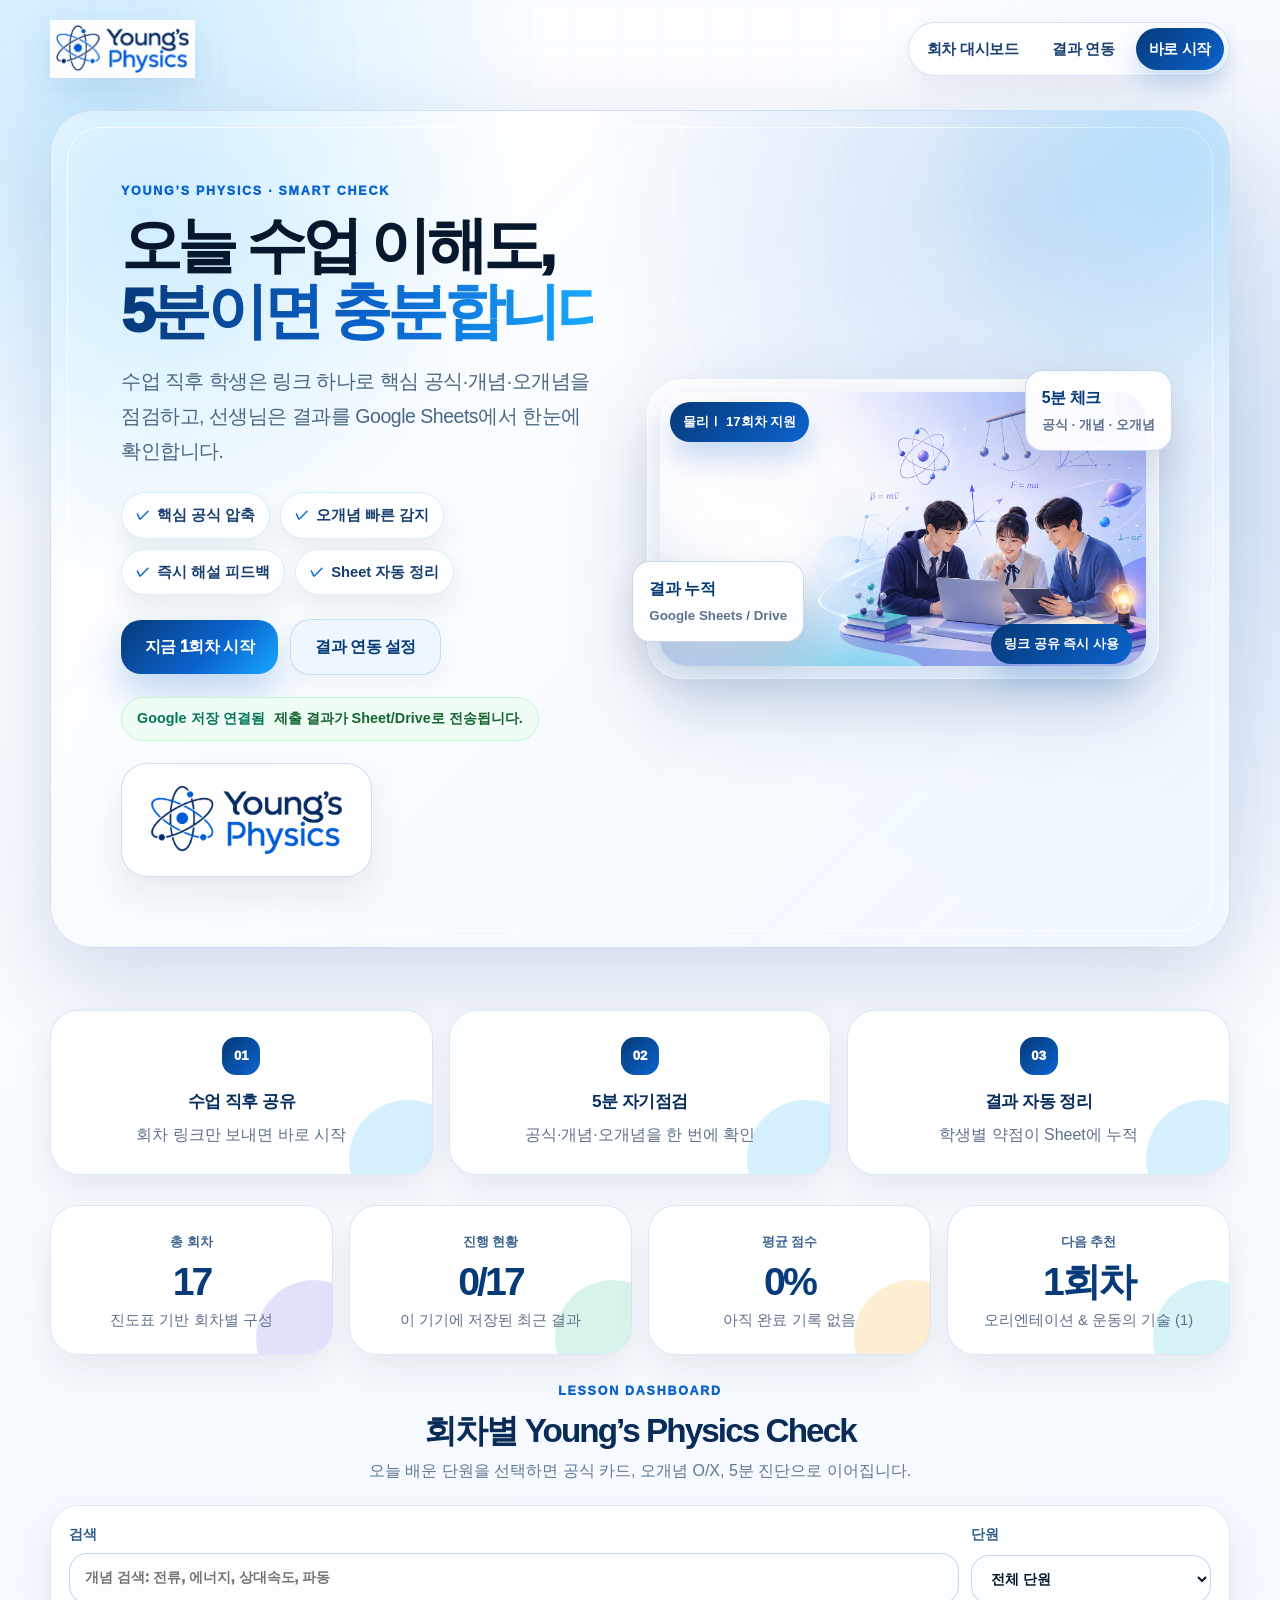
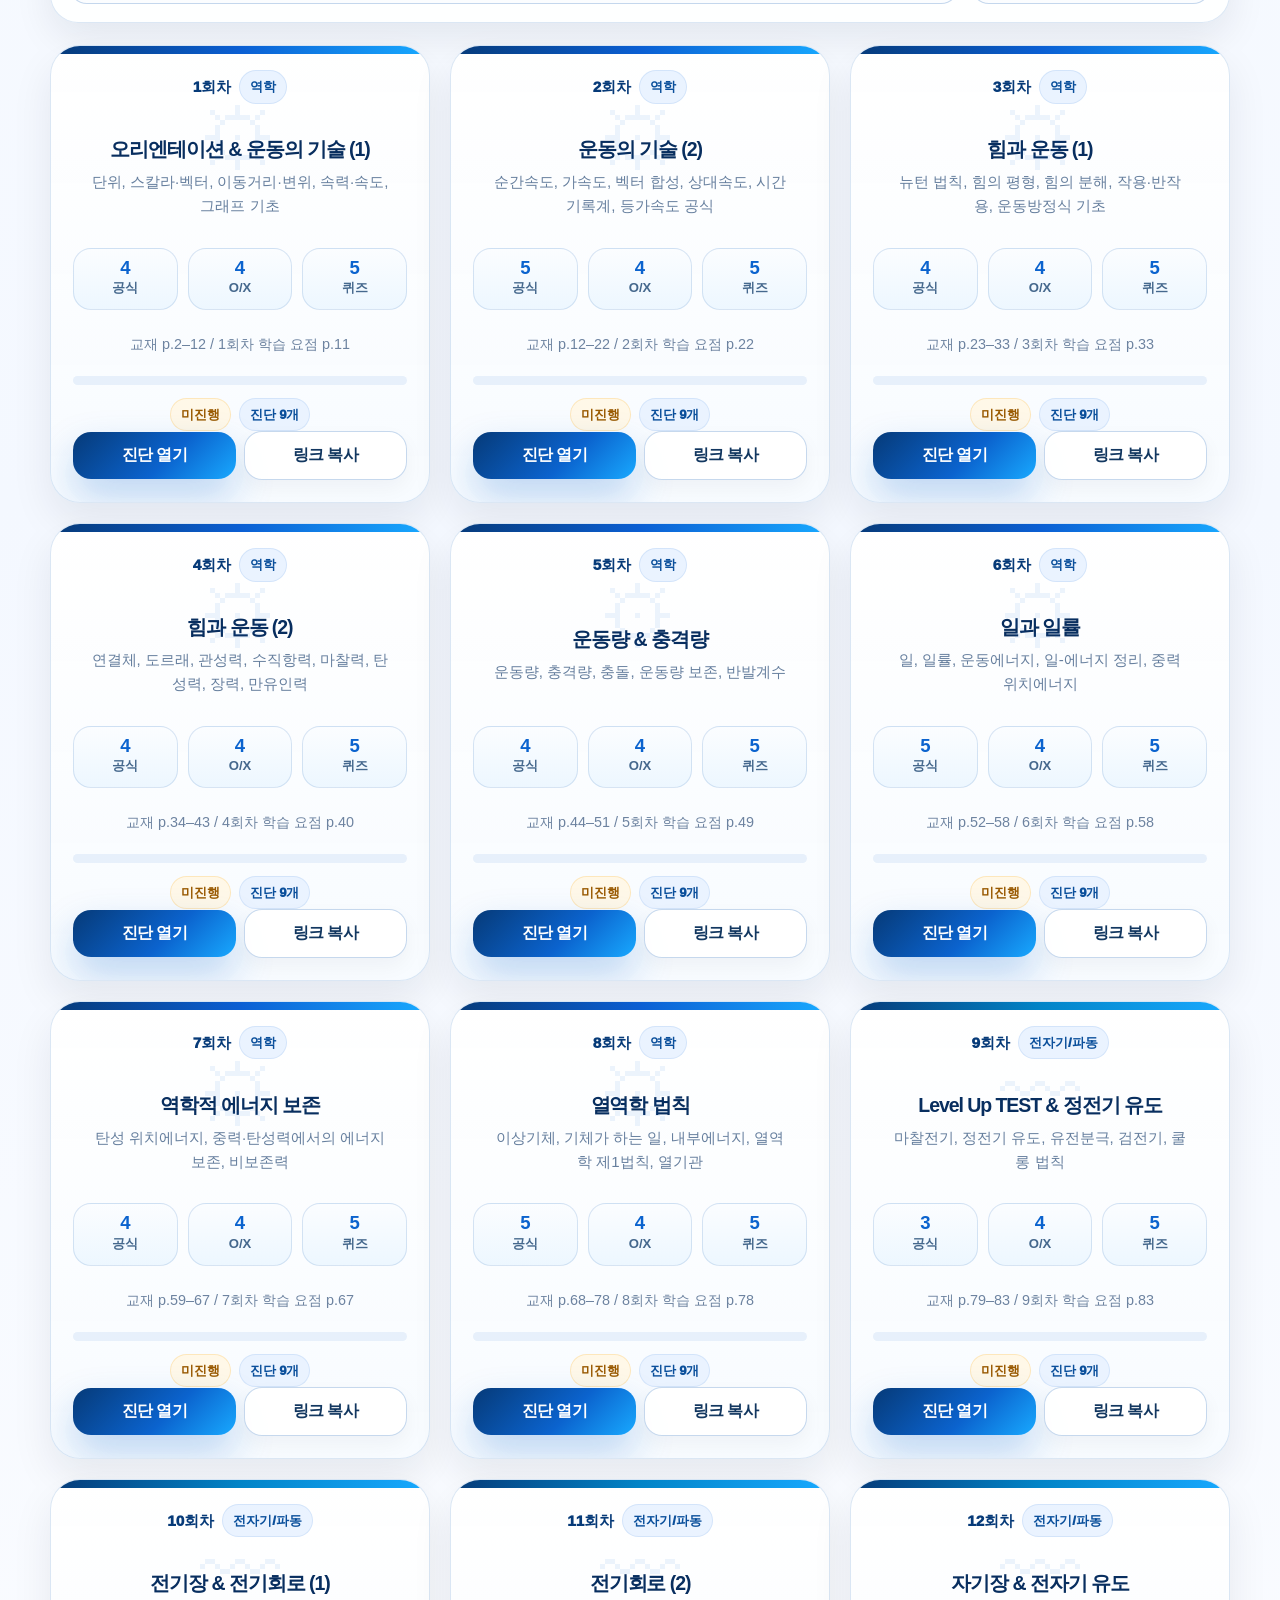
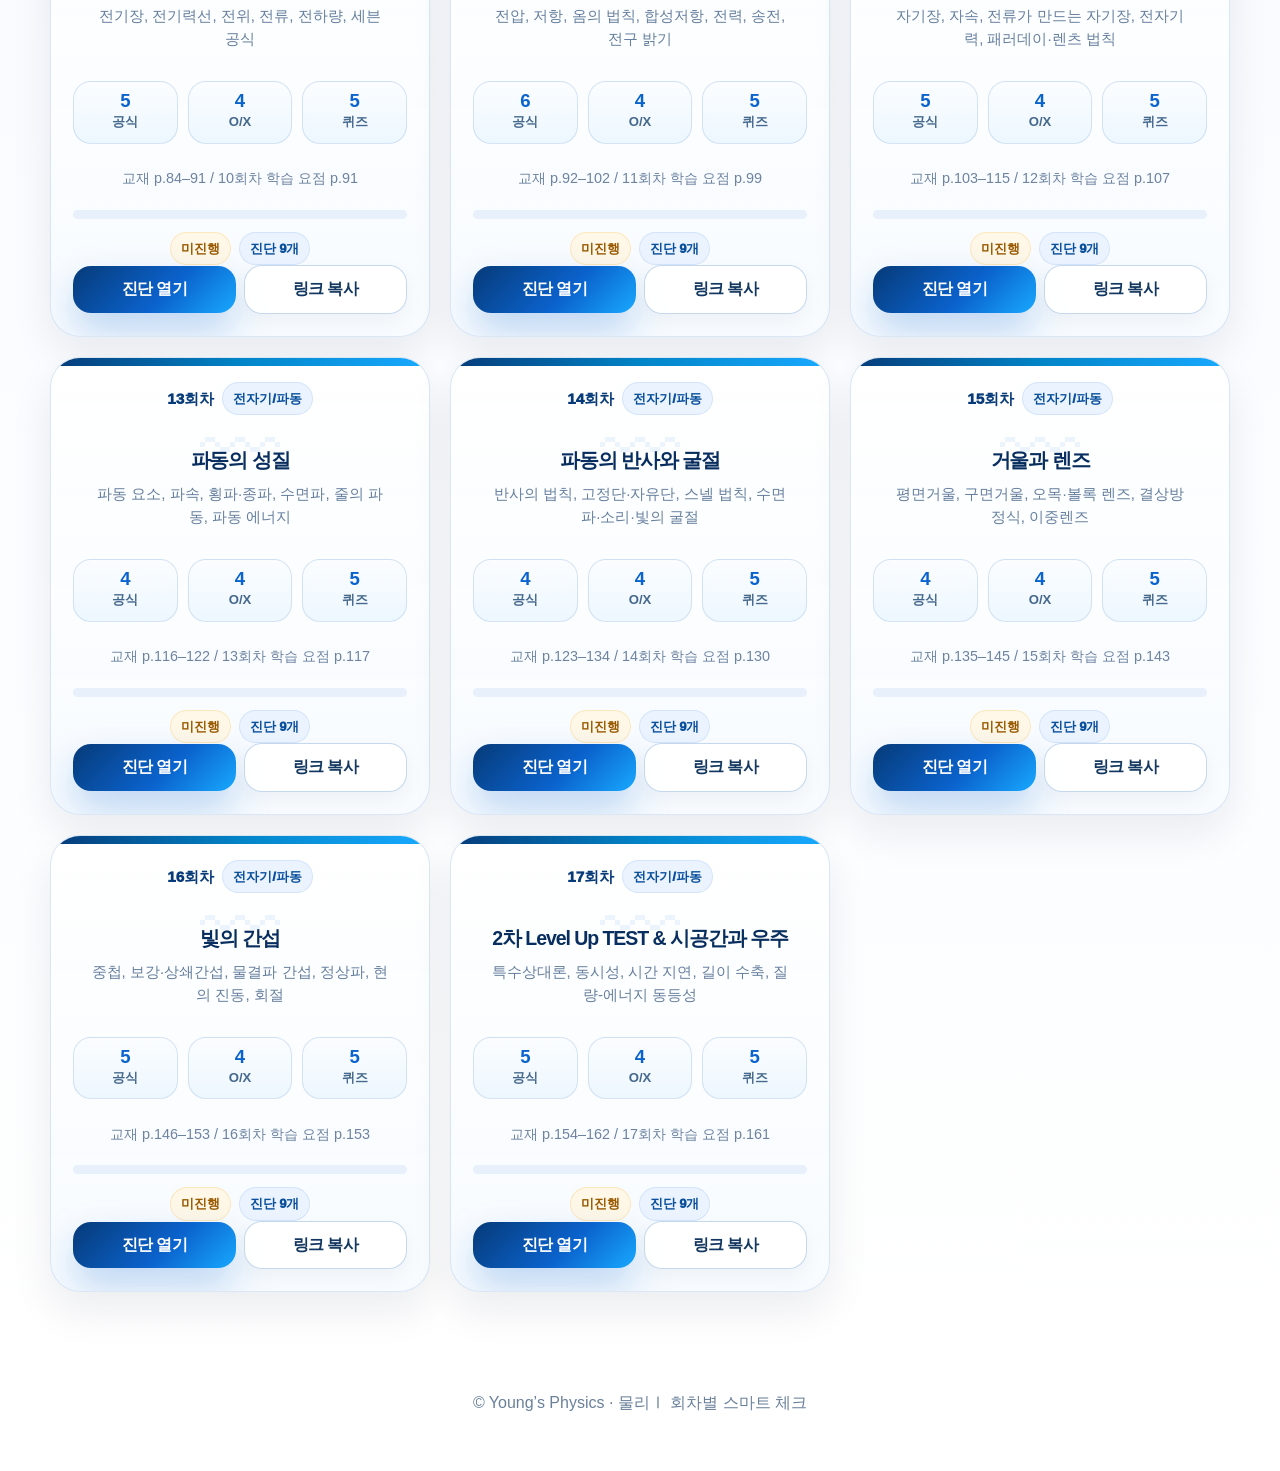
==== commit d16565db: "Add files via upload" ====
--- a/index.html
+++ b/index.html
@@ -24,7 +24,10 @@
       <div class="hero-card hero-card-visual glass-card">
         <div class="hero-copy hero-copy-left">
           <p class="eyebrow">Young’s Physics · Smart Check</p>
-          <h1>오늘 수업 이해도,<br><span>5분이면 충분합니다</span></h1>
+          <h1 class="hero-headline">
+            <span class="headline-line headline-main">오늘 수업 이해도,</span>
+            <span class="headline-line headline-accent">5분이면 충분합니다</span>
+          </h1>
           <p class="hero-lead">수업 직후 학생은 링크 하나로 핵심 공식·개념·오개념을 점검하고, 선생님은 결과를 Google Sheets에서 한눈에 확인합니다.</p>
 
           <div class="hero-feature-list" aria-label="핵심 기능">
--- a/styles.css
+++ b/styles.css
@@ -1664,3 +1664,63 @@
     grid-template-columns: 1fr;
   }
 }
+
+/* === Headline no-syllable-break + larger Young's Physics logo badge === */
+.home-page .hero-headline {
+  font-size: clamp(3rem, 4.8vw, 4.55rem);
+  line-height: 1.08;
+  letter-spacing: -.078em;
+  word-break: keep-all;
+  overflow-wrap: normal;
+}
+.home-page .hero-headline .headline-line {
+  display: block;
+  white-space: nowrap;
+  word-break: keep-all;
+  overflow-wrap: normal;
+}
+.home-page .hero-headline .headline-main {
+  color: #07172e;
+  background: none;
+  -webkit-background-clip: border-box;
+  background-clip: border-box;
+  -webkit-text-fill-color: #07172e;
+}
+.home-page .hero-headline .headline-accent {
+  background: linear-gradient(90deg, var(--yp-navy), var(--yp-blue) 54%, var(--yp-sky));
+  -webkit-background-clip: text;
+  background-clip: text;
+  color: transparent;
+}
+.brand-logo-image {
+  height: 58px;
+}
+.logo-badge {
+  margin-top: 22px;
+  padding: 14px 20px;
+  border-radius: 26px;
+}
+.logo-badge img {
+  height: 84px;
+  max-width: min(280px, 72vw);
+}
+@media (max-width: 1040px) {
+  .home-page .hero-headline {
+    text-align: center;
+  }
+}
+@media (max-width: 720px) {
+  .home-page .hero-headline {
+    font-size: clamp(2.35rem, 11.2vw, 3rem);
+    letter-spacing: -.07em;
+  }
+  .home-page .hero-headline .headline-line {
+    white-space: normal;
+  }
+  .brand-logo-image {
+    height: 50px;
+  }
+  .logo-badge img {
+    height: 68px;
+  }
+}
